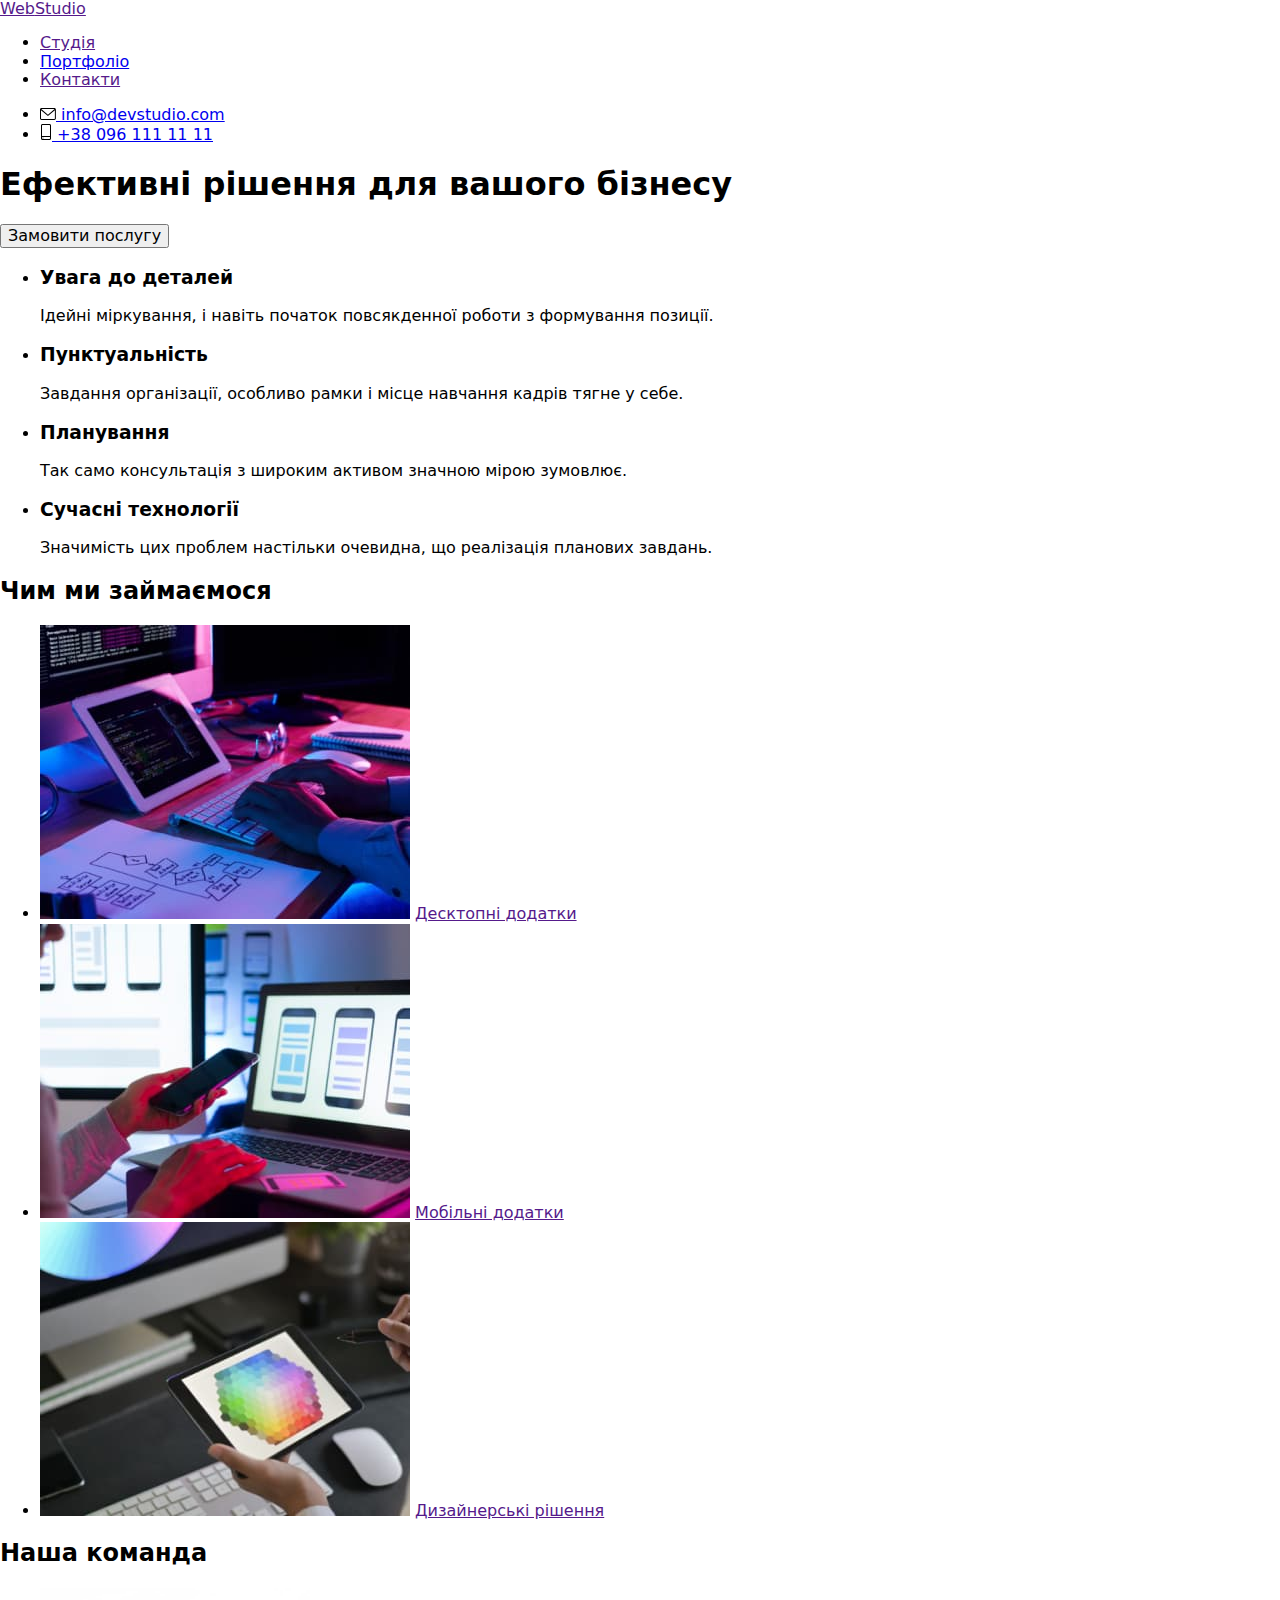
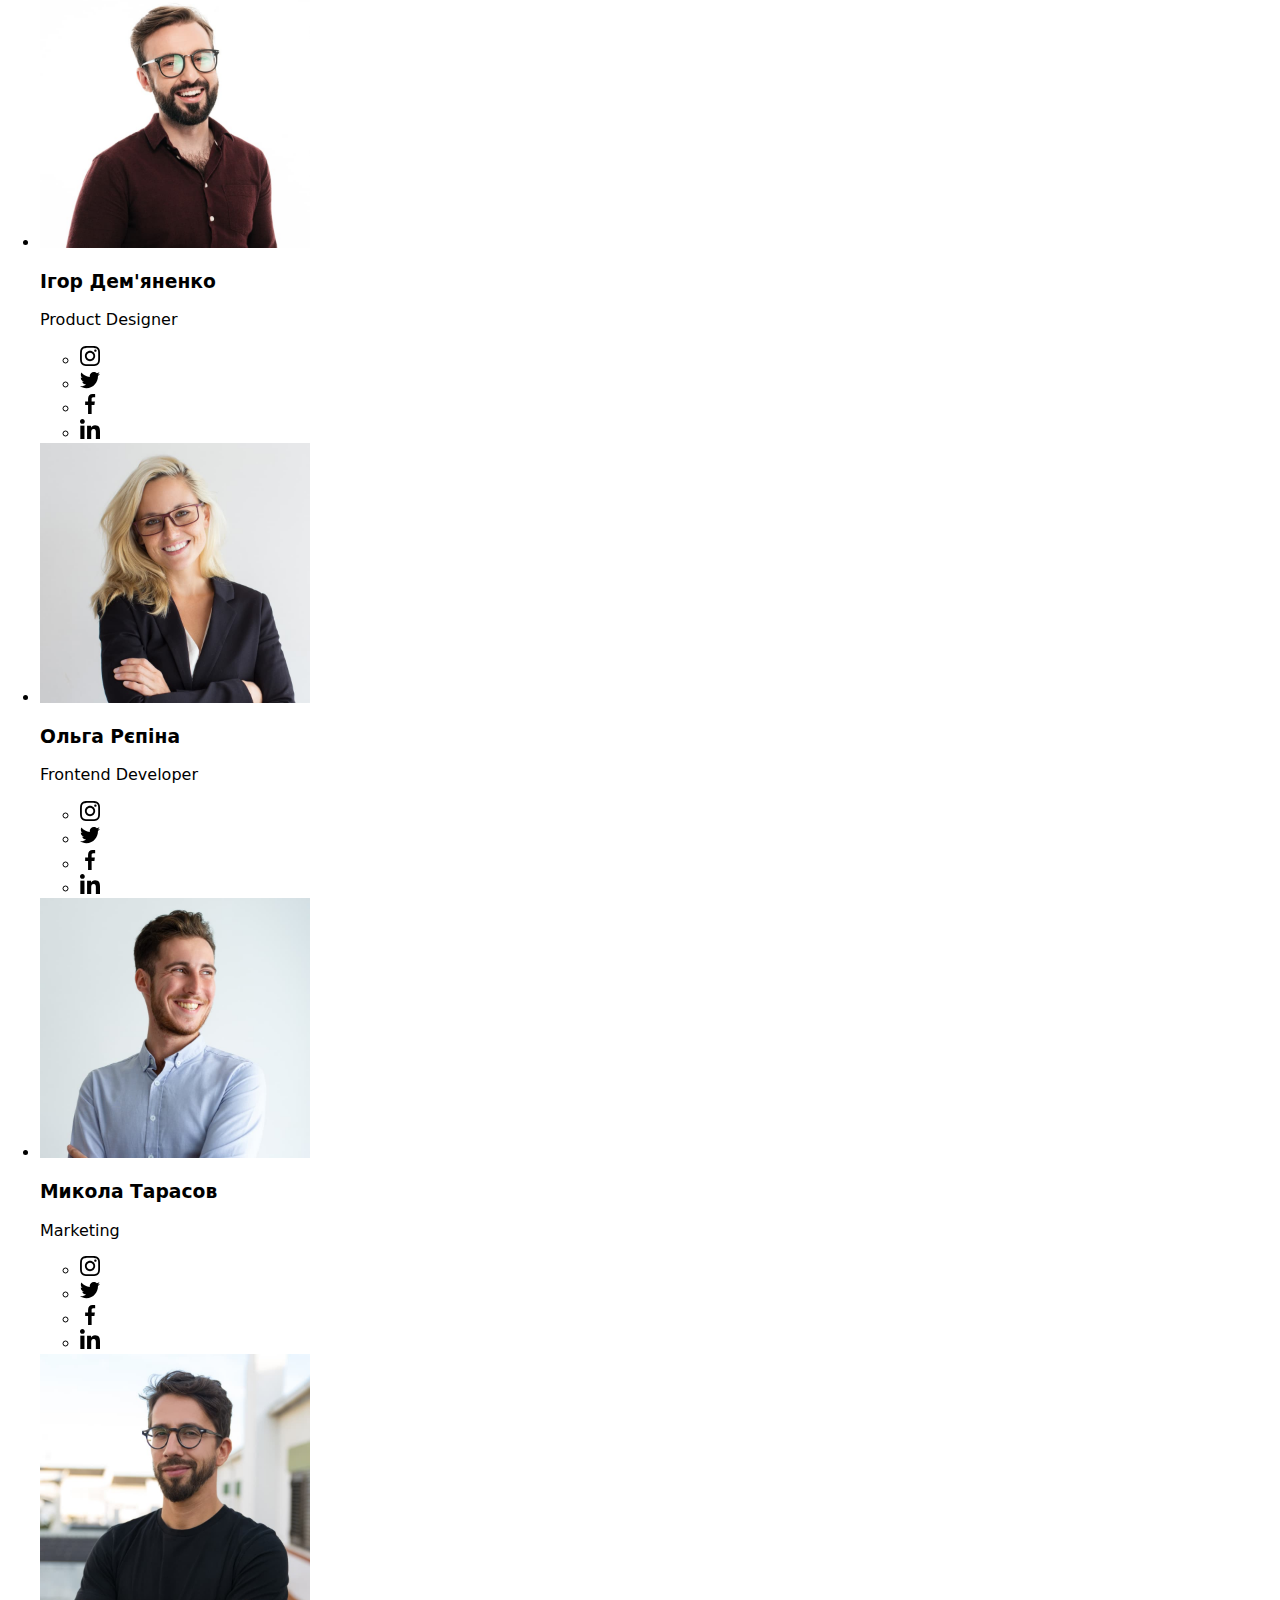
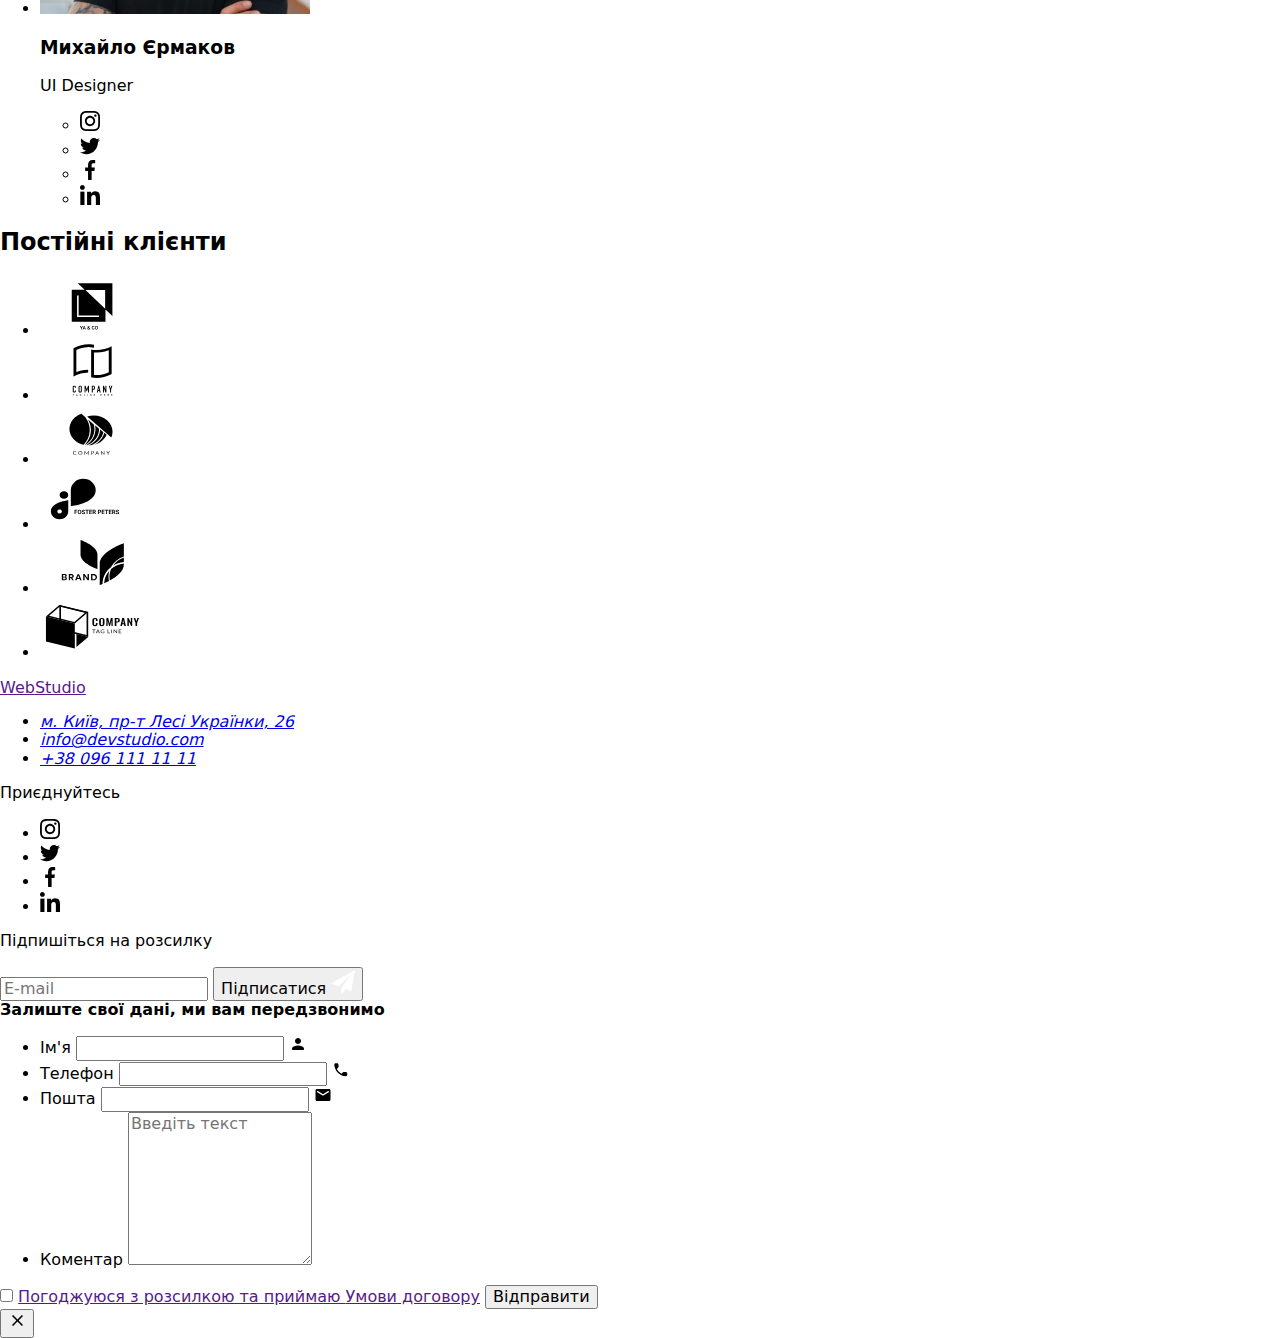
==== index.html @ 2335e54a "Create index.html" ====
<!DOCTYPE html>
<html lang="uk">
<head>
    <meta charset="UTF-8">
    <meta http-equiv="X-UA-Compatible" content="IE=edge">
    <meta name="viewport" content="width=device-width, initial-scale=1.0">
    <link rel="preconnect" href="https://fonts.googleapis.com">
    <link rel="preconnect" href="https://fonts.gstatic.com" crossorigin>
    <link href="https://fonts.googleapis.com/css2?family=Raleway:wght@700&family=Roboto:wght@400;500;700;900&display=swap"
    rel="stylesheet">
    <link rel="stylesheet" href="https://cdnjs.cloudflare.com/ajax/libs/modern-normalize/1.1.0/modern-normalize.min.css">
    <!-- <link rel="stylesheet" href="./css/style.css"> -->
    <link rel="stylesheet" href="./css/main.min.css">
    <title>Студiя</title>
           
</head>
<body>

<!-- Шапка -->
<header class="header">
    <div class="container header__container">
        <a href="" lang="en" class="logo header__logo"><span class="header__logo-span">Web</span>Studio</a>
        <nav>
            <ul class="site-nav">
                <li class="site-nav__item">
                    <a href="" class="site-nav__link site-nav__link--current">Студія</a>
                </li>
                <li class="site-nav__item">
                    <a href="./portfolio.html" class="site-nav__link">Портфоліо</a>
                </li>
                <li class="site-nav__item">
                    <a href="" class="site-nav__link">Контакти</a>
                </li>
            </ul>
        </nav>
            <ul class="contacts">
                <li class="contacts__item">
                    <a href="mailto:info@devstudio.com" class="contacts__link">
                        <svg class="contacts__icons" width="16" height="12">
                            <use href="./images/icons.svg#icon-envelope"></use>
                        </svg>
                        info@devstudio.com
                    </a>
                </li>
                <li class="contacts__item">
                    <a href="tel:+380961111111" class="contacts__link">
                        <svg class="contacts__icons" width="12" height="16">
                            <use href="./images/icons.svg#icon-phone"></use>
                        </svg>
                        +38 096 111 11 11
                    </a>
                </li>
            </ul>
    </div>
</header>
<main>
<!-- Герой -->
<section class="hero">
    <h1 class="hero__title">
        Ефективні рішення для вашого бізнесу
    </h1>
    <button type="button" class="button hero__button" data-modal-open>Замовити послугу</button>
</section>

<!-- Особливості -->
<section class="features">
    <div class="container">
        <!-- <h2>Наші особливості</h2> -->
        <ul class="features__list">
            <!-- <li class="item antenna"> -->
                <li class="item item-antenna">
                <h3 class="features__subtitle">
                    Увага до деталей
                </h3>
                <p class="features__text">
                    Ідейні міркування, і навіть початок повсякденної роботи з формування позиції.
                </p>
            </li>
            <li class="item item-clock">
                <h3 class="features__subtitle">
                    Пунктуальність
                </h3>
                <p class="features__text">
                    Завдання організації, особливо рамки і місце навчання кадрів тягне у себе.
                </p>
            </li>
            <li class="item item-diagram">
                <h3 class="features__subtitle">
                    Планування
                </h3>
                <p class="features__text">
                    Так само консультація з широким активом значною мірою зумовлює.
                </p>
            </li>
            <li class="item item-astronaut">
                <h3 class="features__subtitle">
                    Сучасні технології
                </h3>
                <p class="features__text">
                    Значимість цих проблем настільки очевидна, що реалізація планових завдань.
                </p>
            </li>
        </ul>
    </div>
</section>
<!-- Чим ми займаємося -->
<section class="work">
    <div class="container">
        <h2 class="work__title">
            Чим ми займаємося
        </h2>
        <ul class="work__list">
            <li class="work__list-item">
                <img src="./images/box1.jpg" alt="Разробка сайтів" width="370" class="work__img">
                <a href="" class="work__text">Десктопні додатки</a>                
                <!-- <p class="section-text">Десктопні додатки</p> -->
            </li>
            <li class="work__list-item">
                <img src="./images/box2.jpg" alt="Мобільні додатки" width="370" class="work__img">
                <a href="" class="work__text">Мобільні додатки</a> 
                <!-- <p class="section-text">Мобільні додатки</p> -->
            </li>
            <li class="work__list-item">
                <img src="./images/box.jpg" alt="Дизайн сайтів" width="370" class="work__img">
                <a href="" class="work__text">Дизайнерські рішення</a> 
                <!-- <p class="section-text">Дизайнерські рішення</p> -->
            </li>
        </ul>
    </div>
</section>
<!-- Наша команда -->
<section class="team">
    <div class="container main-team">
            <h2 class="team__title">Наша команда</h2>
            <ul class="team__webstudio">
                <li class="team__member">
                    <img src="./images/photo1.jpg" alt="Фото продакт-дизайнера" width="270" class="team__img">
                    <div class="team__card">
                        <h3 class="team__name">Ігор Дем'яненко</h3>
                        <p lang="en" class="team__text">Product Designer</p>
                        <ul class="social-networks">
                            <li>
                                <a href="https://instagram.com" class="social-networks__link" aria-label="Instagram link">
                                    <svg class="social-networks__icon" width="20" height="20">
                                        <use href="./images/icons.svg#icon-instagram"></use>
                                    </svg>
                                </a>
                            </li>
                            <li>
                                <a href="https://twitter/com" class="social-networks__link" aria-label="Twitter link">
                                    <svg class="social-networks__icon" width="20" height="20">
                                        <use href="./images/icons.svg#icon-twitter"></use>
                                    </svg>
                                </a>
                            </li>
                            <li>
                                <a href="https://facebook.com" class="social-networks__link" aria-label="Facebook link">
                                    <svg class="social-networks__icon" width="20" height="20">
                                        <use href="./images/icons.svg#icon-facebook"></use>
                                    </svg>
                                </a>
                            </li>
                            <li>
                                <a href="https://linkedln.com" class="social-networks__link" aria-label="Linkedln link">
                                    <svg class="social-networks__icon" width="20" height="20">   
                                        <use href="./images/icons.svg#icon-linkedin"></use>
                                    </svg>
                                </a>
                            </li>
                        </ul>
                    </div>
                    <li class="team__member">
                    <img src="./images/photo2.jpg" alt="Фото фронтенд розробника" width="270" class="team__img">
                    <div class="team__card">
                        <h3 class="team__name">Ольга Рєпіна</h3>
                        <p lang="en" class="team__text">Frontend Developer</p>
                        <ul class="social-networks">
                            <li>
                                <a href="https://instagram.com" class="social-networks__link" aria-label="Instagram link">
                                    <svg class="social-networks__icon" width="20" height="20">
                                        <use href="./images/icons.svg#icon-instagram"></use>
                                    </svg>
                                </a>
                            </li>
                            <li>
                                <a href="https://twitter/com" class="social-networks__link" aria-label="Twitter link">
                                    <svg class="social-networks__icon" width="20" height="20">
                                        <use href="./images/icons.svg#icon-twitter"></use>
                                    </svg>
                                </a>
                            </li>
                            <li>
                                <a href="https://facebook.com" class="social-networks__link" aria-label="Facebook link">
                                    <svg class="social-networks__icon" width="20" height="20">
                                        <use href="./images/icons.svg#icon-facebook"></use>
                                    </svg>
                                </a>
                            </li>
                            <li>
                                <a href="https://linkedln.com" class="social-networks__link" aria-label="Linkedln link">
                                    <svg class="social-networks__icon" width="20" height="20">   
                                        <use href="./images/icons.svg#icon-linkedin"></use>
                                    </svg>
                                </a>
                            </li>
                        </ul>
                    </div>
                </li>
                <li class="team__member">
                    <img src="./images/photo3.jpg" alt="Фото маркетолог" width="270" class="team__img">
                    <div class="team__card">
                        <h3 class="team__name">Микола Тарасов</h3>
                        <p lang="en" class="team__text">Marketing</p>
                        <ul class="social-networks">
                            <li>
                                <a href="https://instagram.com" class="social-networks__link" aria-label="Instagram link">
                                    <svg class="social-networks__icon" width="20" height="20">
                                        <use href="./images/icons.svg#icon-instagram"></use>
                                    </svg>
                                </a>
                            </li>
                            <li>
                                <a href="https://twitter/com" class="social-networks__link" aria-label="Twitter link">
                                    <svg class="social-networks__icon" width="20" height="20">
                                        <use href="./images/icons.svg#icon-twitter"></use>
                                    </svg>
                                </a>
                            </li>
                            <li>
                                <a href="https://facebook.com" class="social-networks__link" aria-label="Facebook link">
                                    <svg class="social-networks__icon" width="20" height="20">
                                        <use href="./images/icons.svg#icon-facebook"></use>
                                    </svg>
                                </a>
                            </li>
                            <li>
                                <a href="https://linkedln.com" class="social-networks__link" aria-label="Linkedln link">
                                    <svg class="social-networks__icon" width="20" height="20">   
                                        <use href="./images/icons.svg#icon-linkedin"></use>
                                    </svg>
                                </a>
                            </li>
                        </ul>
                     </div>
                </li>
                <li class="team__member">
                    <img src="./images/photo4.jpg" alt="Фото дизайнер інтерфейсу" width="270" class="team__img">
                    <div class="team__card">
                        <h3 class="team__name">Михайло Єрмаков</h3>
                        <p lang="en" class="team__text">UI Designer</p>
                        <ul class="social-networks">
                            <li>
                                <a href="https://instagram.com" class="social-networks__link" aria-label="Instagram link">
                                    <svg class="social-networks__icon" width="20" height="20">
                                        <use href="./images/icons.svg#icon-instagram"></use>
                                    </svg>
                                </a>
                            </li>
                            <li>
                                <a href="https://twitter/com" class="social-networks__link" aria-label="Twitter link">
                                    <svg class="social-networks__icon" width="20" height="20">
                                        <use href="./images/icons.svg#icon-twitter"></use>
                                    </svg>
                                </a>
                            </li>
                            <li>
                                <a href="https://facebook.com" class="social-networks__link" aria-label="Facebook link">
                                    <svg class="social-networks__icon" width="20" height="20">
                                        <use href="./images/icons.svg#icon-facebook"></use>
                                    </svg>
                                </a>
                            </li>
                            <li>
                                <a href="https://linkedln.com" class="social-networks__link" aria-label="Linkedln link">
                                    <svg class="social-networks__icon" width="20" height="20">   
                                        <use href="./images/icons.svg#icon-linkedin"></use>
                                    </svg>
                                </a>
                            </li>
                        </ul>
                    </div>
                </li>
            </ul>
        </div>
    </section>
    <!-- Наші клієнті -->
<section class="clients">
    <div class="container">
        <h2 class="clients__title">Постійні клієнти</h2>
        <ul class="clients__webstudio">
            <li class="clients__member">
                <a href="" class="clients__link" aria-label="Логотип компанії" >
                    <svg class="clients__logo" width="106" height="60">
                        <use href="./images/icons.svg#icon-logo1"></use>
                    </svg>
                </a>
            </li>
            <li class="clients__member">
                <a href="" class="clients__link" aria-label="Логотип компанії" >
                    <svg class="clients__logo" width="106" height="60">
                        <use href="./images/icons.svg#icon-logo2"></use>
                    </svg>
                </a>
            </li>
            <li class="clients__member">
                <a href="" class="clients__link" aria-label="Логотип компанії" >
                    <svg class="clients__logo" width="106" height="60">
                        <use href="./images/icons.svg#icon-logo3"></use>
                    </svg>
                </a>
            </li>
            <li class="clients__member">
                <a href="" class="clients__link" aria-label="Логотип компанії" >
                    <svg class="clients__logo" width="106" height="60">
                        <use href="./images/icons.svg#icon-logo4"></use>
                    </svg>
                </a>
            </li>
            <li class="clients__member">
                <a href="" class="clients__link" aria-label="Логотип компанії" >
                    <svg class="clients__logo" width="106" height="60">
                        <use href="./images/icons.svg#icon-logo5"></use>
                    </svg>
                </a>
            </li>
            <li class="clients__member">
                <a href="" class="clients__link" aria-label="Логотип компанії" >
                    <svg class="clients__logo" width="106" height="60">
                        <use href="./images/icons.svg#icon-logo6"></use>
                    </svg>
                </a>
            </li>
        </ul>
    </div>
</section>
</main>
<!-- Підвал -->
<footer class="footer">
    <div class="container footer__container">
        <div class="footer__box">
            <a href="" lang="en" class="logo footer__logo"><span class="footer__logo-span">Web</span>Studio</a>
            <address class="footer__address">
                <ul class="address__list">
                    <li class="address__item">
                        <a href="https://goo.gl/maps/m64y1JkBQXQQ6rqV6" target="_blank" class="address__link address__link--white">
                            м. Київ, пр-т Лесі Українки, 26</a>
                    </li>
                    <li class="address__item">
                        <a href="mailto:info@devstudio.com" class="address__link">info@devstudio.com</a>
                    </li>
                    <li class="address__item">
                        <a href="tel:+380961111111" class="address__link">+38 096 111 11 11</a>
                    </li>
                </ul>
            </address>
        </div>
        <div class="footer__join">
        <p class="footer__join-title">Приєднуйтесь</p>
            <ul class="social-networks">
                <li>
                    <a href="https://instagram.com" class="social-networks__link" aria-label="Instagram link">
                        <svg class="social-networks__icon" width="20" height="20">
                            <use href="./images/icons.svg#icon-instagram"></use>
                        </svg>
                    </a>
                </li>
                <li>
                    <a href="https://twitter/com" class="social-networks__link" aria-label="Twitter link">
                        <svg class="social-networks__icon" width="20" height="20">
                            <use href="./images/icons.svg#icon-twitter"></use>
                        </svg>
                    </a>
                </li>
                <li>
                    <a href="https://facebook.com" class="social-networks__link" aria-label="Facebook link">
                        <svg class="social-networks__icon" width="20" height="20">
                            <use href="./images/icons.svg#icon-facebook"></use>
                        </svg>
                    </a>
                </li>
                <li>
                    <a href="https://linkedln.com" class="social-networks__link" aria-label="Linkedln link">
                        <svg class="social-networks__icon" width="20" height="20">   
                            <use href="./images/icons.svg#icon-linkedin"></use>
                        </svg>
                    </a>
                </li>
            </ul>
        </div>
   
        <form class="subscription">
            <p class="subscription__title">Підпишіться на розсилку</p>
                <div class ="subscription__form">
                    <label>
                    <input type="email" name="email" placeholder="E-mail" class="subscription__input">
                    </label>
                        <button type="submit" class="button footer__button">Підписатися
                            <svg class="button__form-icon" width="24" height="24">
                                <use href="./images/icons.svg#icon-send"></use>
                            </svg> 
                        </button>
                </div>
        </form>
    </div>
</footer>  
<!-- Модалка -->
<div class="backdrop is-hidden" data-modal>
    <div class="modal">
        
        <form class="modal__section">
            <b class="modal__title">Залиште свої дані, ми вам передзвонимо</b>
            <ul class="modal__form"> 
                    
        <li>
            <label class="modal__label">
                <span class="modal__text">Ім'я</span>
                <input type="text" name="username" class="modal__input">
                    <svg width="18" height="18" class="modal__image">
                        <use href="./images/icons.svg#icon-person-black"></use>
                    </svg>
            </label>
        </li>
        <li>
            <label class="modal__label">
                <span class="modal__text">Телефон</span>
                <input type="tel" name="tel-number" class="modal__input">
                    <svg width="18" height="18" class="modal__image">
                         <use href="./images/icons.svg#icon-phone-black"></use>
                    </svg>
            </label>
        </li>
        <li>
            <label class="modal__label">
                <span class="modal__text">Пошта</span>
                <input type="email" name="email" class="modal__input">
                    <svg width="18" height="18" class="modal__image">
                        <use href="./images/icons.svg#icon-email-black"></use>
                     </svg>
            </label>
        </li>
        <li>
            <label  class="modal__label">
                <span class="modal__text">Коментар</span>
                <textarea name="comment" class="modal__input-comment" placeholder="Введіть текст" rows="8"></textarea>
            </label>
        </li>
    </ul>
            <label class="modal__checkbox">
                <input type="checkbox" name="policy" class="input-checkbox">
                <span class="modal__icon-checkbox"></span>
                 <a href="" class="modal__checkbox-link">Погоджуюся з розсилкою та приймаю <span class="modal__checkbox-terms">Умови договору</span></a>
            </label>
        <button class="button modal__button">Відправити</button>
    </form>
                
        <button class="modal__close" data-modal-close>
            <svg  class="modal__close-icon" width="18" height="18">
                <use href="./images/icons.svg#icon-close"></use>
            </svg>
        </button>          
    </div>
</div>
<script src="./js/modal.js"></script>
</body>
</html>
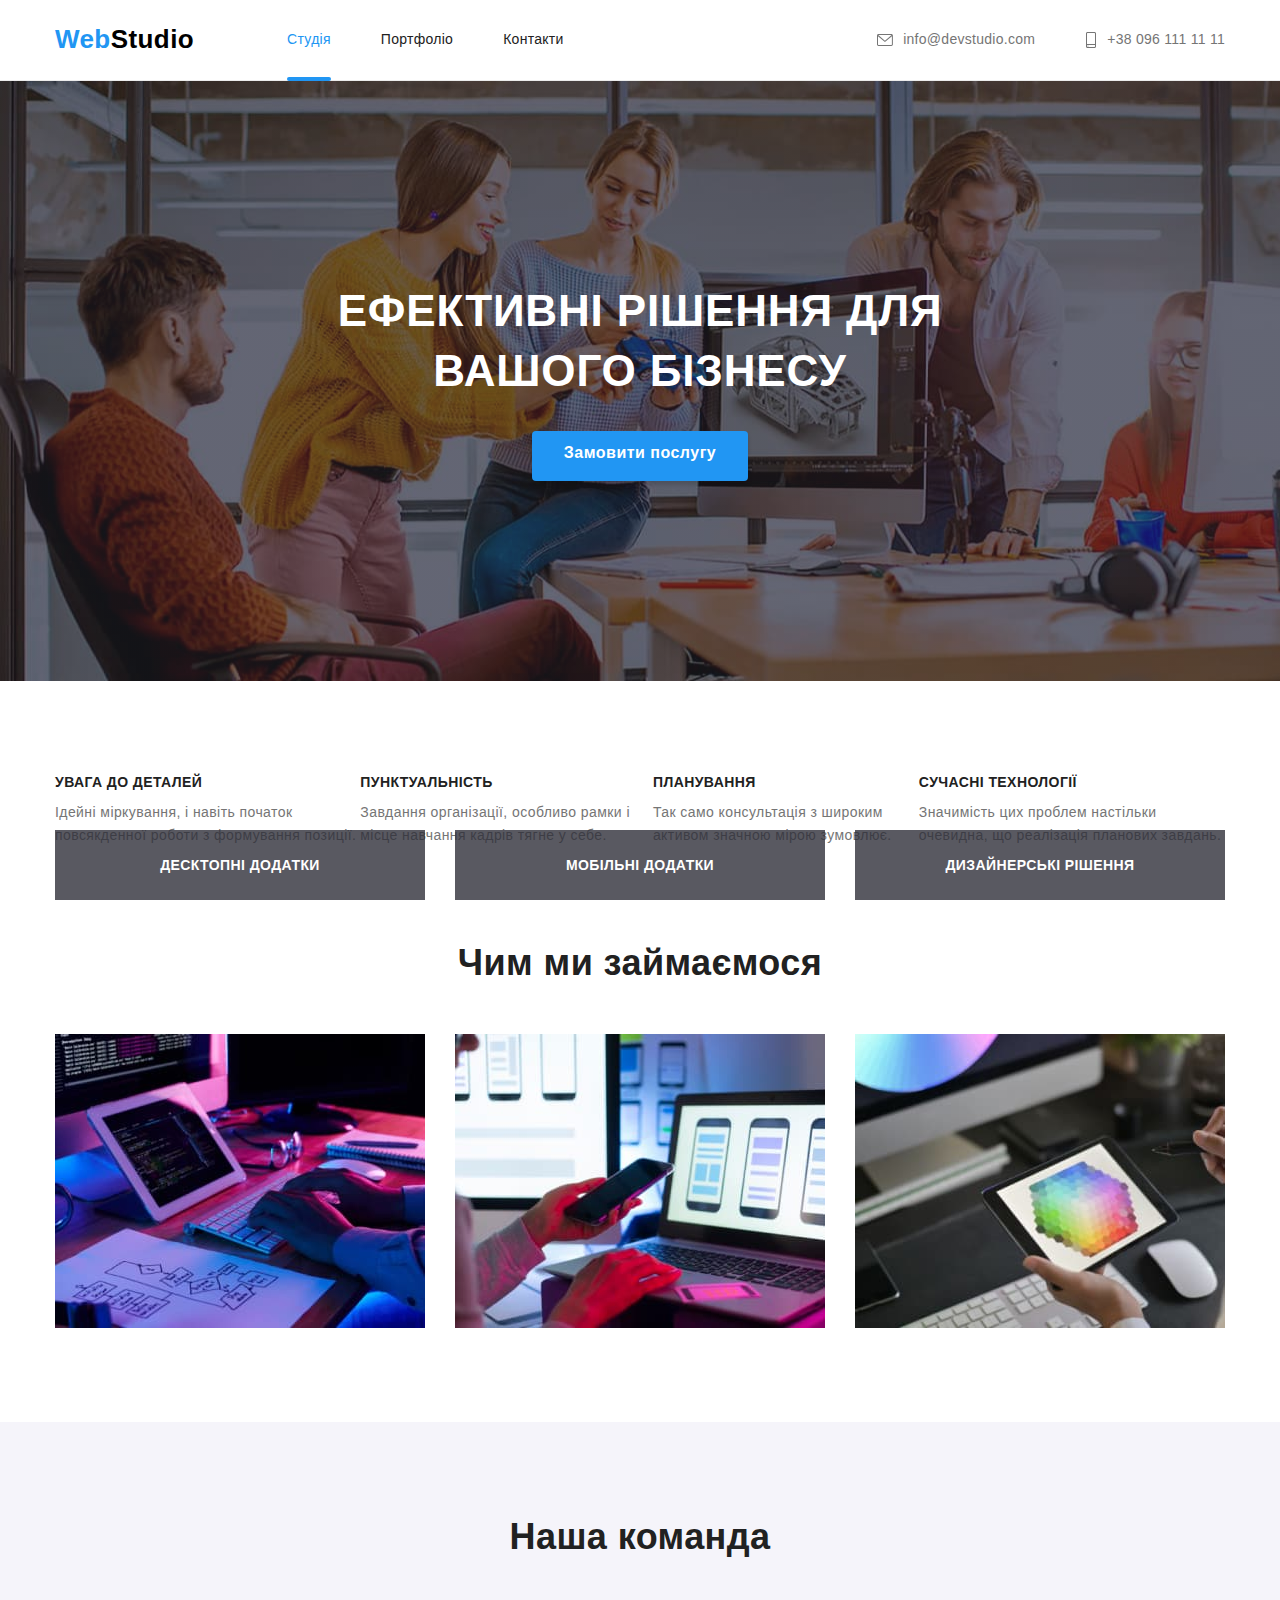
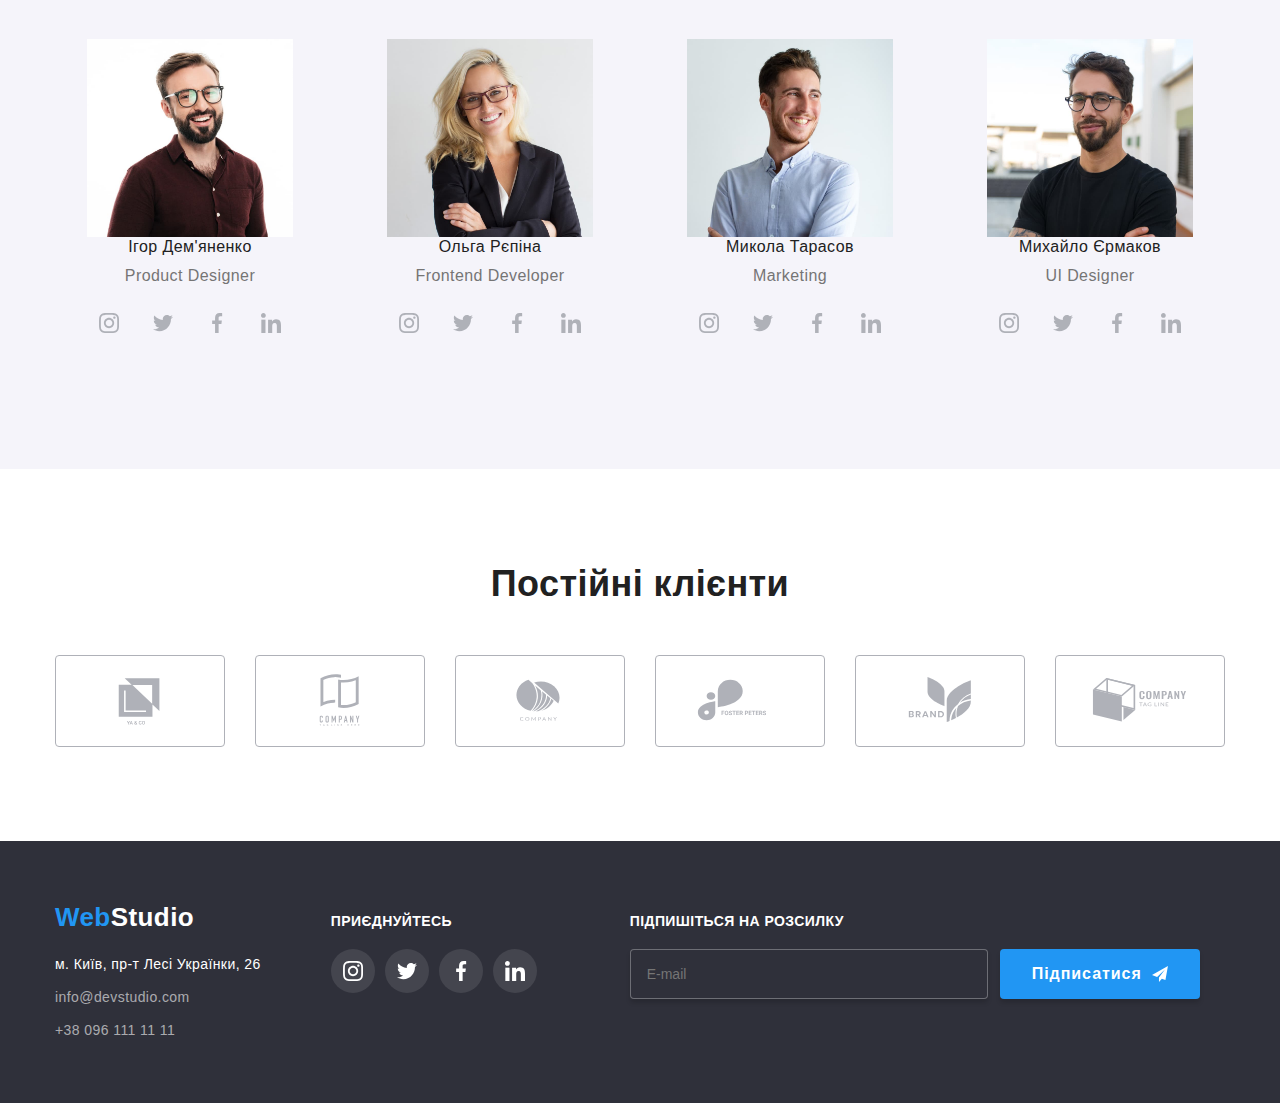
==== commit 0cb464b7: "Change index.html" ====
--- a/index.html
+++ b/index.html
@@ -68,7 +68,7 @@
         <!-- <h2>Наші особливості</h2> -->
         <ul class="features__list">
             <!-- <li class="item antenna"> -->
-                <li class="item item-antenna">
+                <li class="features__item features__item-antenna">
                 <h3 class="features__subtitle">
                     Увага до деталей
                 </h3>
@@ -76,7 +76,7 @@
                     Ідейні міркування, і навіть початок повсякденної роботи з формування позиції.
                 </p>
             </li>
-            <li class="item item-clock">
+            <li class="features__item features__item-clock">
                 <h3 class="features__subtitle">
                     Пунктуальність
                 </h3>
@@ -84,7 +84,7 @@
                     Завдання організації, особливо рамки і місце навчання кадрів тягне у себе.
                 </p>
             </li>
-            <li class="item item-diagram">
+            <li class="features__item features__item-diagram">
                 <h3 class="features__subtitle">
                     Планування
                 </h3>
@@ -92,7 +92,7 @@
                     Так само консультація з широким активом значною мірою зумовлює.
                 </p>
             </li>
-            <li class="item item-astronaut">
+            <li class="features__item features__item-astronaut">
                 <h3 class="features__subtitle">
                     Сучасні технології
                 </h3>
@@ -110,17 +110,17 @@
             Чим ми займаємося
         </h2>
         <ul class="work__list">
-            <li class="work__list-item">
+            <li class="work__item">
                 <img src="./images/box1.jpg" alt="Разробка сайтів" width="370" class="work__img">
                 <a href="" class="work__text">Десктопні додатки</a>                
                 <!-- <p class="section-text">Десктопні додатки</p> -->
             </li>
-            <li class="work__list-item">
+            <li class="work__item">
                 <img src="./images/box2.jpg" alt="Мобільні додатки" width="370" class="work__img">
                 <a href="" class="work__text">Мобільні додатки</a> 
                 <!-- <p class="section-text">Мобільні додатки</p> -->
             </li>
-            <li class="work__list-item">
+            <li class="work__item">
                 <img src="./images/box.jpg" alt="Дизайн сайтів" width="370" class="work__img">
                 <a href="" class="work__text">Дизайнерські рішення</a> 
                 <!-- <p class="section-text">Дизайнерські рішення</p> -->
@@ -133,9 +133,9 @@
     <div class="container main-team">
             <h2 class="team__title">Наша команда</h2>
             <ul class="team__webstudio">
-                <li class="team__member">
+                <li class="team__card">
                     <img src="./images/photo1.jpg" alt="Фото продакт-дизайнера" width="270" class="team__img">
-                    <div class="team__card">
+                    <div class="team__box">
                         <h3 class="team__name">Ігор Дем'яненко</h3>
                         <p lang="en" class="team__text">Product Designer</p>
                         <ul class="social-networks">
@@ -169,9 +169,9 @@
                             </li>
                         </ul>
                     </div>
-                    <li class="team__member">
+                    <li class="team__card">
                     <img src="./images/photo2.jpg" alt="Фото фронтенд розробника" width="270" class="team__img">
-                    <div class="team__card">
+                    <div class="team__box">
                         <h3 class="team__name">Ольга Рєпіна</h3>
                         <p lang="en" class="team__text">Frontend Developer</p>
                         <ul class="social-networks">
@@ -206,9 +206,9 @@
                         </ul>
                     </div>
                 </li>
-                <li class="team__member">
+                <li class="team__card">
                     <img src="./images/photo3.jpg" alt="Фото маркетолог" width="270" class="team__img">
-                    <div class="team__card">
+                    <div class="team__box">
                         <h3 class="team__name">Микола Тарасов</h3>
                         <p lang="en" class="team__text">Marketing</p>
                         <ul class="social-networks">
@@ -243,9 +243,9 @@
                         </ul>
                      </div>
                 </li>
-                <li class="team__member">
+                <li class="team__card">
                     <img src="./images/photo4.jpg" alt="Фото дизайнер інтерфейсу" width="270" class="team__img">
-                    <div class="team__card">
+                    <div class="team__box">
                         <h3 class="team__name">Михайло Єрмаков</h3>
                         <p lang="en" class="team__text">UI Designer</p>
                         <ul class="social-networks">
--- a/css/main.min.css
+++ b/css/main.min.css
@@ -0,0 +1 @@
+ul{padding-left:0;margin:0;list-style:none}.link{text-decoration:none;transition:250ms cubic-bezier(0.4, 0, 0.2, 1)}.container{padding-left:15px;padding-right:15px;margin:0 auto;width:1200px}@font-face{font-family:"Roboto";font-style:normal;font-weight:400;src:url("../fonts/roboto-v20-latin_cyrillic-regular.eot");src:local(""),url("../fonts/roboto-v20-latin_cyrillic-regular.eot?#iefix") format("embedded-opentype"),url("../fonts/roboto-v20-latin_cyrillic-regular.woff2") format("woff2"),url("../fonts/roboto-v20-latin_cyrillic-regular.woff") format("woff"),url("../fonts/roboto-v20-latin_cyrillic-regular.ttf") format("truetype"),url("../fonts/roboto-v20-latin_cyrillic-regular.svg#Roboto") format("svg")}@font-face{font-family:"Roboto";font-style:normal;font-weight:500;src:url("../fonts/roboto-v20-latin_cyrillic-500.eot");src:local(""),url("../fonts/roboto-v20-latin_cyrillic-500.eot?#iefix") format("embedded-opentype"),url("../fonts/roboto-v20-latin_cyrillic-500.woff2") format("woff2"),url("../fonts/roboto-v20-latin_cyrillic-500.woff") format("woff"),url("../fonts/roboto-v20-latin_cyrillic-500.ttf") format("truetype"),url("../fonts/roboto-v20-latin_cyrillic-500.svg#Roboto") format("svg")}@font-face{font-family:"Roboto";font-style:normal;font-weight:700;src:url("../fonts/roboto-v20-latin_cyrillic-700.eot");src:local(""),url("../fonts/roboto-v20-latin_cyrillic-700.eot?#iefix") format("embedded-opentype"),url("../fonts/roboto-v20-latin_cyrillic-700.woff2") format("woff2"),url("../fonts/roboto-v20-latin_cyrillic-700.woff") format("woff"),url("../fonts/roboto-v20-latin_cyrillic-700.ttf") format("truetype"),url("../fonts/roboto-v20-latin_cyrillic-700.svg#Roboto") format("svg")}@font-face{font-family:"Roboto";font-style:normal;font-weight:900;src:url("../fonts/roboto-v20-latin_cyrillic-900.eot");src:local(""),url("../fonts/roboto-v20-latin_cyrillic-900.eot?#iefix") format("embedded-opentype"),url("../fonts/roboto-v20-latin_cyrillic-900.woff2") format("woff2"),url("../fonts/roboto-v20-latin_cyrillic-900.woff") format("woff"),url("../fonts/roboto-v20-latin_cyrillic-900.ttf") format("truetype"),url("../fonts/roboto-v20-latin_cyrillic-900.svg#Roboto") format("svg")}@font-face{font-family:"Raleway";font-style:normal;font-weight:700;src:url("../fonts/raleway-v19-latin-700.eot");src:local(""),url("../fonts/raleway-v19-latin-700.eot?#iefix") format("embedded-opentype"),url("../fonts/raleway-v19-latin-700.woff2") format("woff2"),url("../fonts/raleway-v19-latin-700.woff") format("woff"),url("../fonts/raleway-v19-latin-700.ttf") format("truetype"),url("../fonts/raleway-v19-latin-700.svg#Raleway") format("svg")}/*! modern-normalize v1.0.0 | MIT License | https://github.com/sindresorhus/modern-normalize */*,*::before,*::after{box-sizing:border-box}:root{-moz-tab-size:4;tab-size:4}html{line-height:1.15;-webkit-text-size-adjust:100%}body{margin:0}body{font-family:system-ui,-apple-system,"Segoe UI",Roboto,Helvetica,Arial,sans-serif,"Apple Color Emoji","Segoe UI Emoji"}hr{height:0;color:inherit}abbr[title]{text-decoration:underline dotted}b,strong{font-weight:bolder}code,kbd,samp,pre{font-family:ui-monospace,SFMono-Regular,Consolas,"Liberation Mono",Menlo,monospace;font-size:1em}small{font-size:80%}sub,sup{font-size:75%;line-height:0;position:relative;vertical-align:baseline}sub{bottom:-0.25em}sup{top:-0.5em}table{text-indent:0;border-color:inherit}button,input,optgroup,select,textarea{font-family:inherit;font-size:100%;line-height:1.15;margin:0}button,select{text-transform:none}button,[type=button],[type=reset],[type=submit]{-webkit-appearance:button}::-moz-focus-inner{border-style:none;padding:0}:-moz-focusring{outline:1px dotted ButtonText}:-moz-ui-invalid{box-shadow:none}legend{padding:0}progress{vertical-align:baseline}::-webkit-inner-spin-button,::-webkit-outer-spin-button{height:auto}[type=search]{-webkit-appearance:textfield;outline-offset:-2px}::-webkit-search-decoration{-webkit-appearance:none}::-webkit-file-upload-button{-webkit-appearance:button;font:inherit}summary{display:list-item}body{font-family:"Roboto",sans-serif;font-style:normal;font-weight:400;font-size:14px;letter-spacing:.03em;background-color:#fff;color:#212121}.logo{font-weight:700;font-size:26px;line-height:1.2;text-decoration:none;font-family:"Raleway",sans-serif;transition:color 250ms cubic-bezier(0.4, 0, 0.2, 1)}.logo:hover,.logo:focus{color:#2196f3}.header__logo{padding-top:24px;padding-bottom:24px}.header__logo{color:#000}.header__logo-span{color:#2196f3}.footer__logo{padding-top:0;padding-bottom:0}.footer__logo{color:#fff}.footer__logo-span{color:#2196f3}.header{border-bottom:1px solid #ececec}.header__container{display:flex;align-items:center}.site-nav{display:flex;margin-left:93px;gap:50px}.contacts{display:flex;margin-left:auto;gap:50px}.site-nav__link,.contacts__link{padding-top:32px;padding-bottom:32px;font-weight:500;font-size:14px;line-height:1.14;letter-spacing:.02em;text-decoration:none;transition:color 250ms cubic-bezier(0.4, 0, 0.2, 1)}.site-nav__link{display:block;position:relative;color:#212121}.site-nav__link:hover,.site-nav__link:focus{color:#2196f3}.contacts__link{display:block;color:#757575}.site-nav__link--current{color:#2196f3}.site-nav__link--current::after{content:"";position:absolute;display:block;width:100%;height:4px;bottom:-1px;border-radius:2px;background-color:#2196f3}.contacts__link{display:flex;align-items:center;fill:#757575}.contacts__icons{margin-right:10px}.contacts__link:hover,.contacts__link:focus{fill:#2196f3;color:#2196f3}.hero{text-align:center;padding-top:200px;padding-bottom:200px;margin-left:auto;margin-right:auto;max-width:1600px;letter-spacing:.06em;color:#fff;background-color:#2f303a;background-image:linear-gradient(rgba(47, 48, 58, 0.4), rgba(47, 48, 58, 0.4)),url(../images/hero.jpg)}.hero__title{margin:0 auto 30px;width:696px;font-weight:900;font-size:44px;line-height:1.36;text-transform:uppercase;color:#fff}.hero__button{padding:7px 32px 13px 32px;font-family:inherit;font-weight:700;font-size:16px;line-height:1.88;letter-spacing:.03em;color:#fff;background-color:#2196f3;border-radius:4px;border-style:none;box-shadow:0px 4px 4px rgba(0,0,0,.15);background-image:none;transition:background-color 250ms cubic-bezier(0.4, 0, 0.2, 1)}.hero__button:hover,.hero__button:focus{color:#fff;background-color:#188ce8;cursor:pointer}.backdrop{position:fixed;top:0;left:0;width:100%;height:100%;overflow:hidden;background:rgba(0,0,0,.2);visibility:visible;opacity:1;transition:all 250ms cubic-bezier(0.4, 0, 0.2, 1)}.backdrop.is-hidden{visibility:hidden;opacity:0;pointer-events:none}.backdrop.is-hidden .modal{transform:translate(-50%, -50%) scale(0.8)}.modal{position:absolute;top:50%;left:50%;transform:translate(-50%, -50%) scale(1);transition:translate 250ms cubic-bezier(0.4, 0, 0.2, 1);min-width:528px;min-height:581px;background-color:#fff;box-shadow:0px 1px 3px rgba(0,0,0,.12),0px 1px 1px rgba(0,0,0,.14),0px 2px 1px rgba(0,0,0,.2);border-radius:4px}.modal__close{display:flex;align-items:center;position:absolute;top:8px;right:8px;min-width:30px;min-height:30px;border-style:none;border:1px solid rgba(0,0,0,.1);border-radius:50%;background-color:inherit;cursor:pointer}.modal__close:hover,.modal__close:focus{fill:#2196f3;background-color:#fff}.modal__section{padding:40px}.modal__title{display:block;margin-bottom:12px;font-size:20px;font-weight:700;line-height:1.17;text-align:center}.modal__form{width:448px}.modal__label{display:flex;flex-direction:column;margin-bottom:10px}.modal__text{font-weight:400;font-size:12px;line-height:1.17;letter-spacing:.01em;color:#757575}.modal__input{position:relative;border-radius:4px;border:1px solid rgba(33,33,33,.2);outline:none}.modal__image{position:absolute;transform:translate(10px, 30px)}.modal__name{font-weight:400;font-size:12px;line-height:1.17;letter-spacing:.01em;color:#757575}.modal__checkbox{display:flex;align-items:center;max-width:425px;margin-left:auto;margin-right:auto;margin-top:20px;margin-bottom:30px;margin-top:20px;cursor:pointer}.modal__checkbox-link{color:#757575;line-height:1.17;text-decoration:none}.modal__checkbox-terms{text-decoration:underline;color:#2196f3}.modal__label .modal__input{padding:12px 16px 12px 42px;margin-top:4px}.modal__input-comment{padding:12px 16px;margin-top:4px;resize:none;border-radius:4px;border:1px solid rgba(33,33,33,.2)}.modal__input-comment::placeholder{color:rgba(117,117,117,.5);font-size:12px;font-weight:400;line-height:1.17;letter-spacing:.01em;padding-left:0}.input-checkbox{-webkit-appearance:none;-moz-appearance:none;appearance:none;position:absolute}.modal__icon-checkbox{display:inline-block;width:16px;height:15px;margin-right:7px;border:2px solid;border-color:#212121;border-radius:2px;cursor:pointer}.input-checkbox:checked+.modal__icon-checkbox{border-color:rgba(0,0,0,0);background-color:#2196f3;background-image:url(../images/iconcheck.svg);background-size:contain;background-origin:border-box}.modal__button{display:block;width:200px;height:50px;font-family:inherit;font-weight:700;font-size:16px;line-height:1.88;letter-spacing:.06em;color:#fff;background-color:#2196f3;border-radius:4px;border-style:none;padding:0;margin:0 auto;margin-top:30px}.modal__button:hover,.modal__button:focus{background-color:#188ce8;cursor:pointer;transition:background-color 250ms cubic-bezier(0.4, 0, 0.2, 1)}.modal__input:hover,.modal__input:focus{border-color:#2196f3;outline-color:#2196f3;fill:#2196f3;cursor:pointer;transition:all 250ms cubic-bezier(0.4, 0, 0.2, 1)}.modal__label:hover,.modal__label:focus{border-color:#2196f3;fill:#2196f3;outline-color:#2196f3;cursor:pointer;transition:all 250ms cubic-bezier(0.4, 0, 0.2, 1)}.modal__input-comment:hover,.modal__input-comment:focus{border-color:#2196f3;fill:#2196f3;outline:none;cursor:pointer;transition:all 250ms cubic-bezier(0.4, 0, 0.2, 1)}.features{padding-top:94px;padding-bottom:94px}.features__list{display:flex}.features .item:not(:last-child){margin-right:30px}.features .item{width:270px}.item::before{display:block;content:"";height:120px;margin-bottom:30px;background-size:auto;background-repeat:no-repeat;background-position:center;background-color:#f5f4fa}.item-antenna::before{background-image:url(../images/antenna.svg)}.item-clock::before{background-image:url(../images/clock.svg)}.item-diagram::before{background-image:url(../images/diagram.svg)}.item-astronaut::before{background-image:url(../images/astronaut.svg)}.features__subtitle{margin-top:0;margin-bottom:10px;font-weight:700;font-size:36px;line-height:1.17;text-align:start;font-size:14px;line-height:1.14;text-transform:uppercase}.features__text{margin-top:0;margin-bottom:0;font-weight:400;font-size:14px;line-height:1.7;color:#757575}.work{padding-bottom:94px}.work__title{margin-top:0;margin-bottom:50px;text-align:center;font-weight:700;font-size:36px;line-height:1.17}.work__list{display:flex;gap:30px}.work__list-item{position:relative}.work__img{display:block;max-width:100%;height:auto}.work__text{display:flex;position:absolute;justify-content:center;align-items:center;bottom:0;width:370px;height:70px;font-weight:700;text-transform:uppercase;text-align:center;text-decoration:none;color:#fff;background:rgba(47,48,58,.8)}.social-networks{display:flex;gap:10px;align-items:center;height:44px;width:206px}.social-networks__link{display:flex;align-items:center;justify-content:center;background-repeat:no-repeat;background-position:center;width:44px;height:44px;border-radius:50%;background-size:20px;transition:background-color 250ms cubic-bezier(0.4, 0, 0.2, 1),color 250ms}.social-networks__icon{display:inline-block;fill:#afb1b8}.footer .social-networks__icon{fill:#fff}.footer .social-networks__link{background:rgba(255,255,255,.1)}.social-networks__link:hover,.social-networks__link:focus{background-color:#2196f3}.social-networks__link:hover:hover .social-networks__icon,.social-networks__link:hover:focus .social-networks__icon,.social-networks__link:focus:hover .social-networks__icon,.social-networks__link:focus:focus .social-networks__icon{fill:#fff;transition:fill 250ms cubic-bezier(0.4, 0, 0.2, 1)}.team{padding-bottom:94px;padding-top:94px;background-color:#f5f4fa}.team__title{margin-bottom:50px;margin-top:0;text-align:center;font-weight:700;font-size:36px;line-height:1.17}.team__webstudio{display:flex;gap:30px}.team__member{background-color:#fff;box-shadow:0px 1px 3px rgba(0,0,0,.12),0px 1px 1px rgba(0,0,0,.14),0px 2px 1px rgba(0,0,0,.2);border-radius:0px 0px 4px 4px}.team__img{display:block;max-width:100%;height:auto}.team__card{padding:30px 32px}.team__name{text-align:center;margin-bottom:10px;margin-top:0;font-weight:500;font-size:16px;line-height:1.19}.team__text{text-align:center;margin-top:0;margin-bottom:16px;font-size:16px;line-height:1.19;font-weight:400;color:#757575}.clients{padding-top:94px;padding-bottom:94px}.clients__title{margin-top:0;margin-bottom:50px;text-align:center;font-weight:700;font-size:36px;line-height:1.17}.clients__webstudio{display:flex;gap:30px}.clients__logo{display:inline-block;fill:#afb1b8}.clients__link{display:flex;align-items:center;justify-content:center;width:170px;height:92px;border:1px solid #afb1b8;border-radius:4px}.clients__link:hover,.clients__link:focus{fill:#2196f3;border-color:#2196f3;transition:border 250ms cubic-bezier(0.4, 0, 0.2, 1)}.clients__link:hover .clients__logo,.clients__link:focus .clients__logo{fill:#2196f3;transition:fill 250ms cubic-bezier(0.4, 0, 0.2, 1)}.footer{background-color:#2f303a}.footer__container{display:flex;align-items:baseline}.footer__box{padding-top:60px;padding-bottom:60px}.address__list{margin-top:20px}.address__list .address__item:not(:last-child){margin-bottom:9px}.address__link{text-decoration:none;font-style:normal;line-height:1.7;color:rgba(255,255,255,.6)}.address__link:hover,.address__link:focus{color:#2196f3}.address__link--white{color:#fff}.footer__join{display:flex;flex-direction:column;padding-top:72px;padding-bottom:100px;width:206px;margin-left:70px;min-height:80px}.footer__join-title{text-align:left;margin-top:0;margin-bottom:20px;font-weight:700;text-transform:uppercase;color:#fff}.subscription{padding-top:72px;padding-bottom:94px;margin-left:93px}.subscription__form{display:flex}.subscription__title{text-align:left;margin-top:0;margin-bottom:20px;font-weight:700;text-transform:uppercase;color:#fff}.subscription__input{padding-left:16px;width:358px;height:50px;border:1px solid rgba(255,255,255,.3);box-shadow:0px 4px 4px rgba(0,0,0,.15);border-radius:4px;color:#fff;background-color:#2f303a;outline:none}.subscription__input:hover,.subscription__input:focus{border-color:#2196f3;cursor:pointer;transition:border-color 250ms cubic-bezier(0.4, 0, 0.2, 1)}.footer__button{display:flex;align-items:center;padding:10px 32px;margin-left:12px;width:200px;height:50px;font-weight:700;font-size:16px;letter-spacing:.06em;line-height:1.88;border-radius:4px;border-style:none;color:#fff;background-color:#2196f3;box-shadow:0px 4px 4px rgba(0,0,0,.15)}.footer__button:hover,.footer__button:focus{background-color:#188ce8;cursor:pointer;transition:box-shadow 250ms cubic-bezier(0.4, 0, 0.2, 1)}.button__form-icon{display:inline-block;margin-left:10px}.portfolio{padding-top:94px;padding-bottom:94px}.portfolio__filter{display:flex;justify-content:center;gap:8px;margin-bottom:50px}.portfolio__filter-button{padding:6px 22px;text-align:center;font-family:inherit;font-weight:500;font-size:16px;line-height:1.6;letter-spacing:.03em;color:#212121;background-color:#f5f4fa;border-radius:4px;border-style:inherit;transition:color 250ms cubic-bezier(0.4, 0, 0.2, 1),background-color 250ms cubic-bezier(0.4, 0, 0.2, 1),box-shadow 250ms cubic-bezier(0.4, 0, 0.2, 1)}.portfolio__filter-button--primery{color:#fff;background-color:#2196f3}.portfolio__filter-button:hover,.portfolio__filter-button:focus{color:#fff;background-color:#2196f3;box-shadow:0px 3px 1px rgba(0,0,0,.1),0px 1px 2px rgba(0,0,0,.08),0px 2px 2px rgba(0,0,0,.12);cursor:pointer}.portfolio__card-set{display:flex;flex-wrap:wrap;gap:30px}.portfolio__link{display:block;text-decoration:none;width:370px;transition:box-shadow 250ms cubic-bezier(0.4, 0, 0.2, 1)}.portfolio__link:hover{box-shadow:0px 1px 1px rgba(0,0,0,.12),0px 4px 4px rgba(0,0,0,.06),1px 4px 6px rgba(0,0,0,.16)}.portfolio__group{padding:20px 24px;background:#fff;border:1px solid #eee;border-top:0}.portfolio__group-title{margin-top:0;margin-bottom:10px;font-weight:700;font-size:18px;line-height:2;letter-spacing:.06em;color:#212121}.portfolio__group-text{margin:0;font-size:16px;font-weight:400;line-height:1.9;color:#757575}.portfolio__img{display:block}.portfolio__thumb{position:relative;overflow:hidden}.portfolio__info{position:absolute;top:0;padding:63px 24px;background:rgba(33,150,243,.9);transform:translateY(100%);transition:transform 250ms cubic-bezier(0.4, 0, 0.2, 1)}.portfolio__info-text{width:322px;font-weight:400;font-size:16px;line-height:1.88;text-align:left;color:#fff}.portfolio__link:hover .portfolio__info,.portfolio__link:focus .portfolio__info{transform:translateY(0)}/*# sourceMappingURL=main.min.css.map */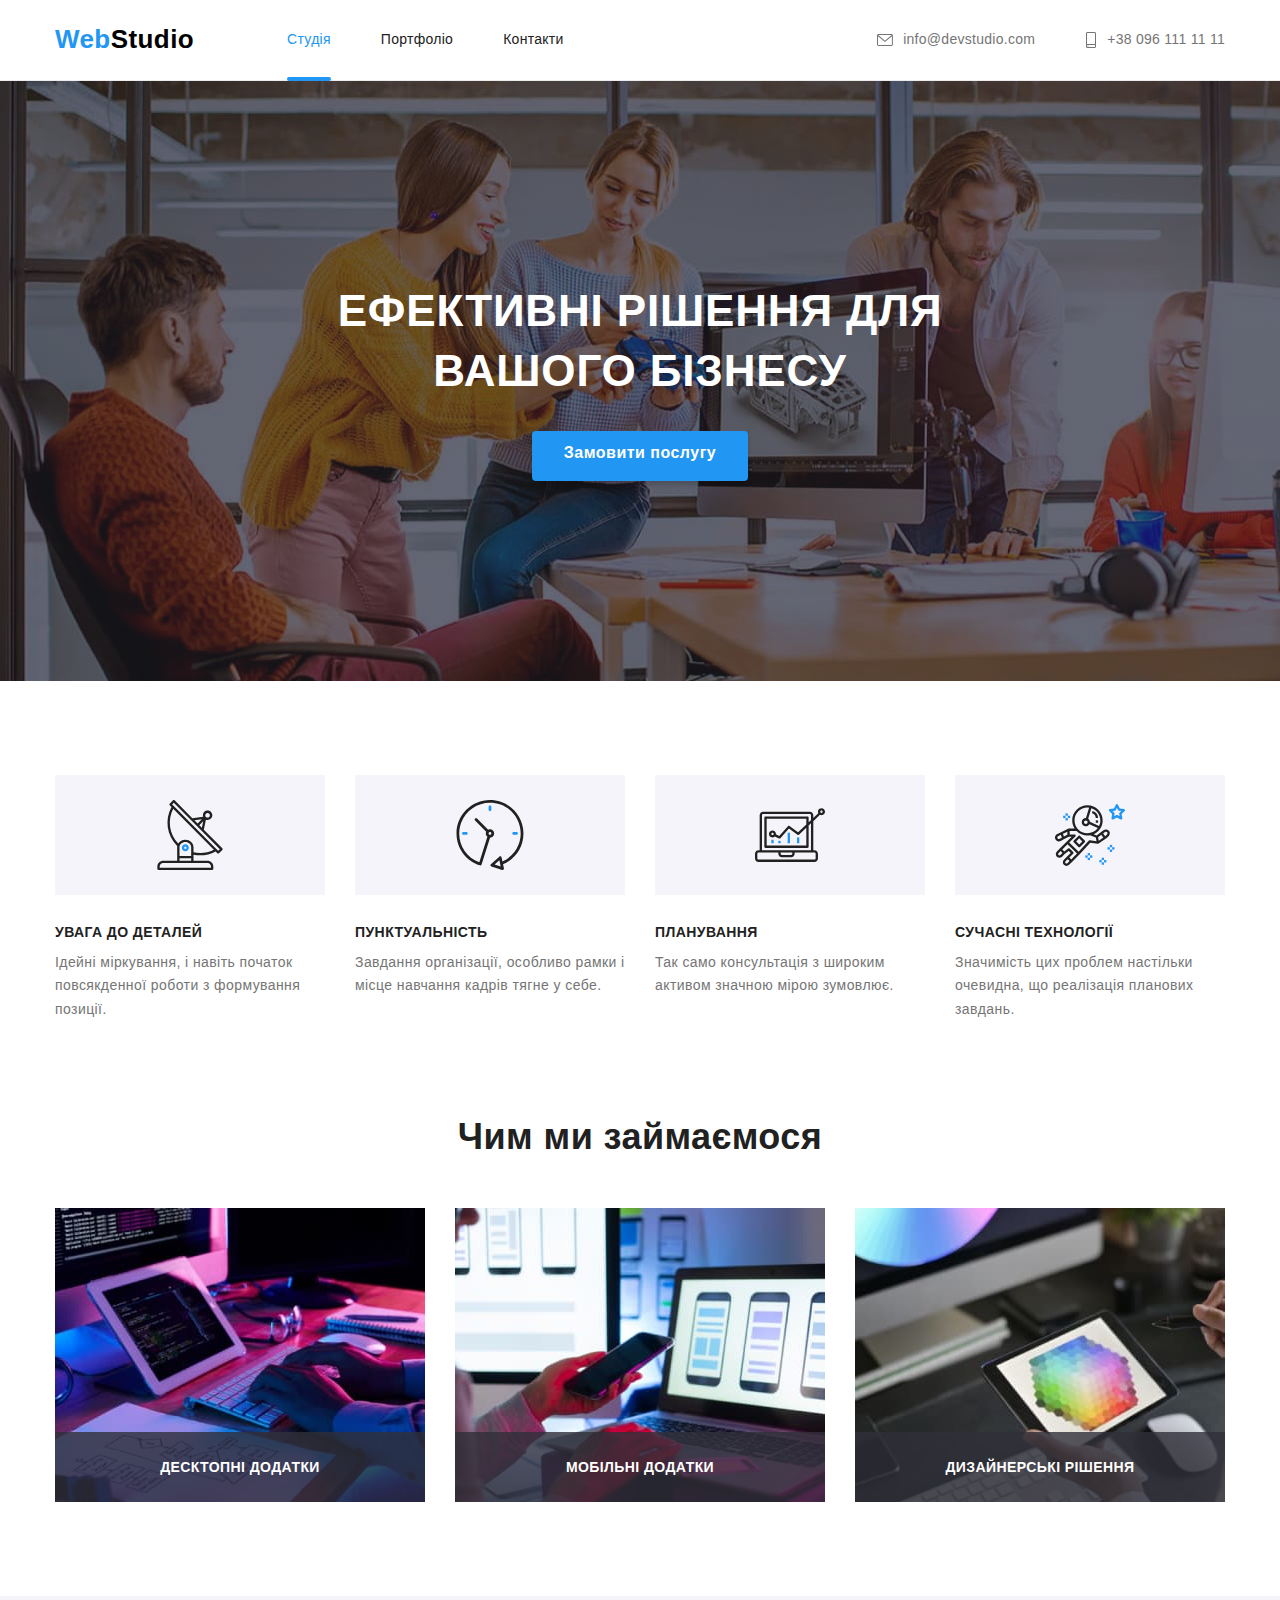
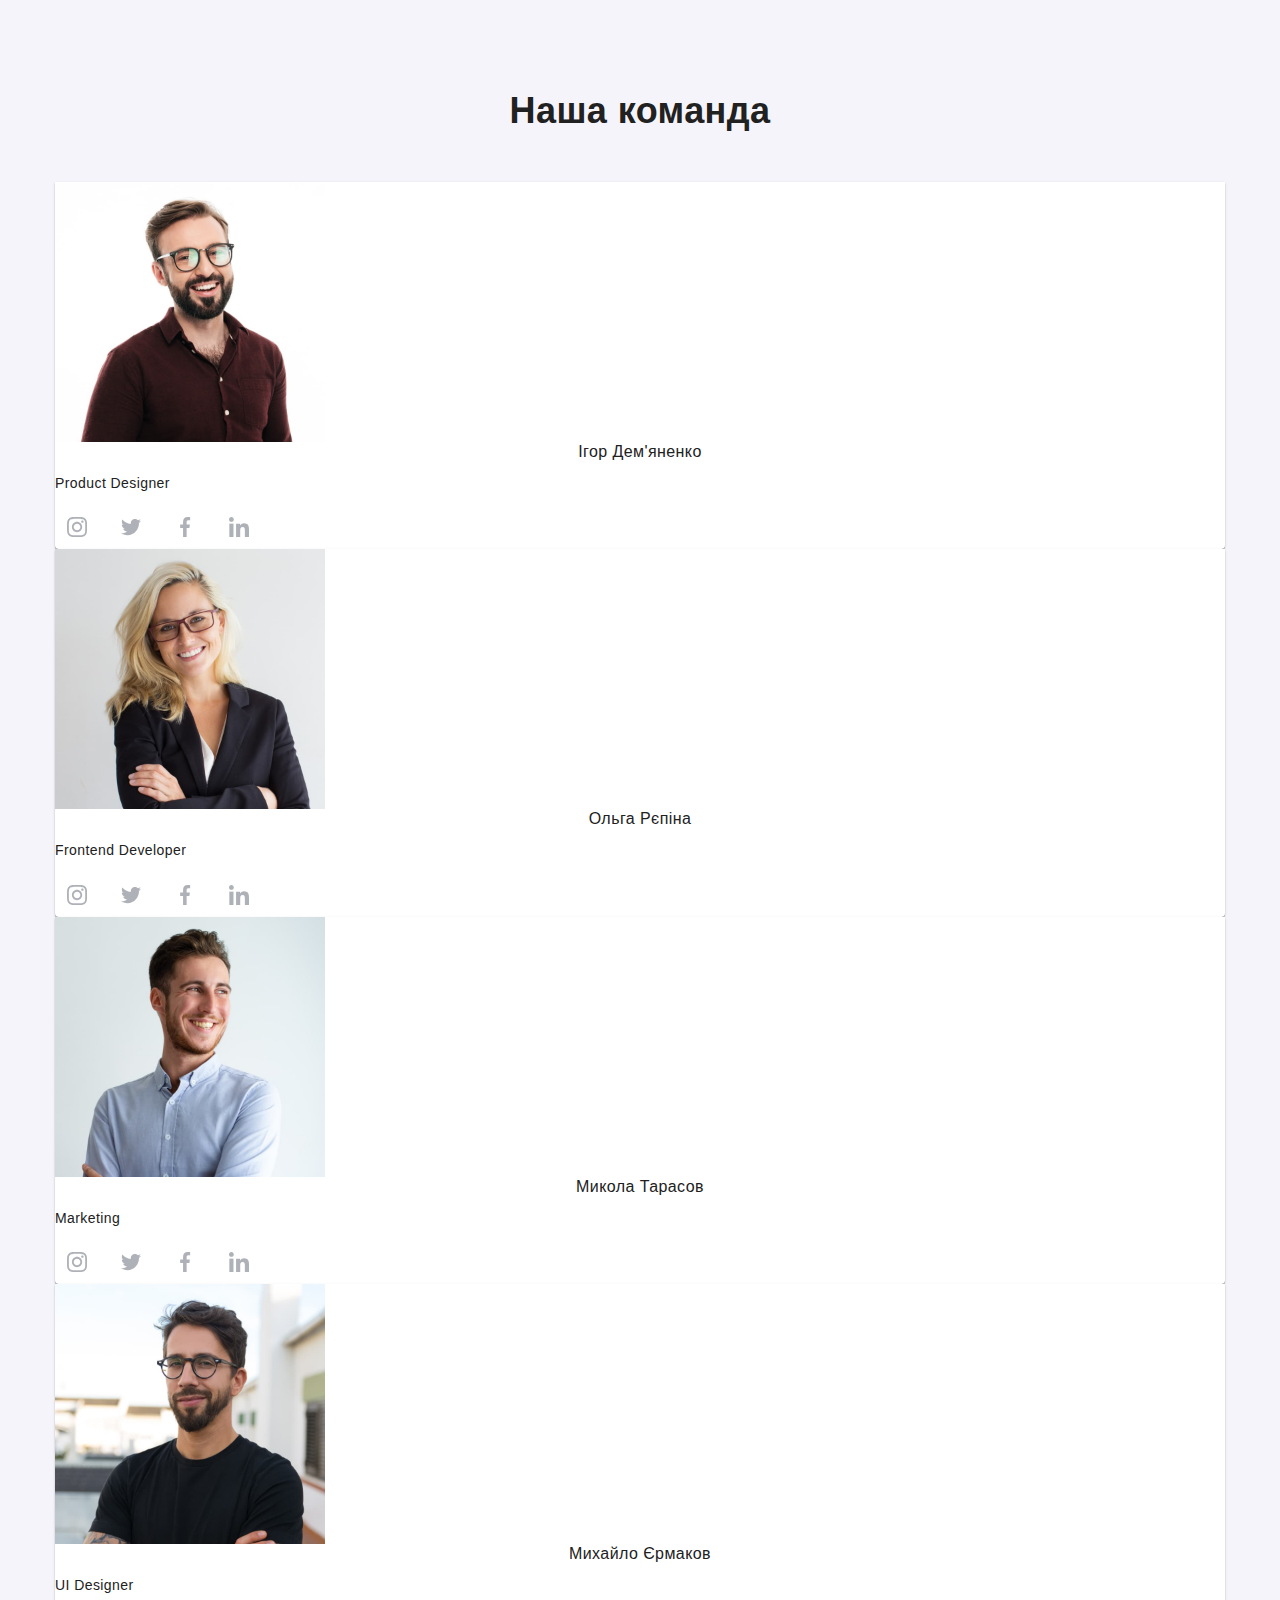
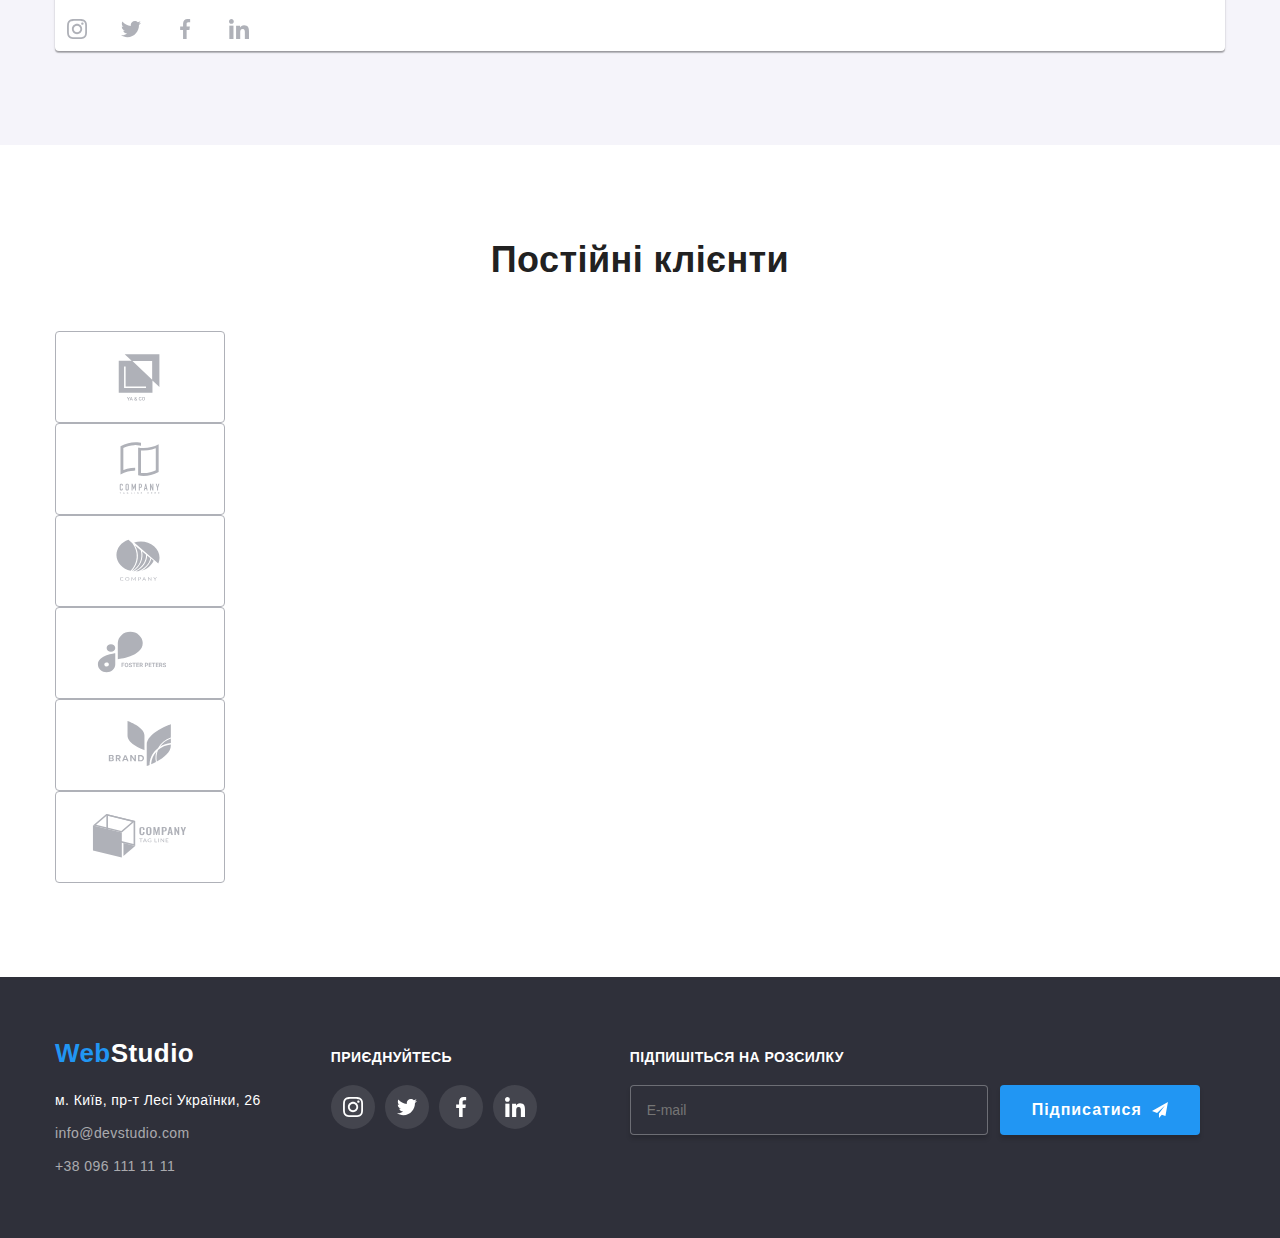
==== commit cdfc5bb0: "Change index.html" ====
--- a/index.html
+++ b/index.html
@@ -132,12 +132,12 @@
 <section class="team">
     <div class="container main-team">
             <h2 class="team__title">Наша команда</h2>
-            <ul class="team__webstudio">
+            <ul class="team__list">
                 <li class="team__card">
                     <img src="./images/photo1.jpg" alt="Фото продакт-дизайнера" width="270" class="team__img">
-                    <div class="team__box">
+                    <div class="team__info">
                         <h3 class="team__name">Ігор Дем'яненко</h3>
-                        <p lang="en" class="team__text">Product Designer</p>
+                        <p lang="en" class="team__profession">Product Designer</p>
                         <ul class="social-networks">
                             <li>
                                 <a href="https://instagram.com" class="social-networks__link" aria-label="Instagram link">
@@ -171,9 +171,9 @@
                     </div>
                     <li class="team__card">
                     <img src="./images/photo2.jpg" alt="Фото фронтенд розробника" width="270" class="team__img">
-                    <div class="team__box">
+                    <div class="team__info">
                         <h3 class="team__name">Ольга Рєпіна</h3>
-                        <p lang="en" class="team__text">Frontend Developer</p>
+                        <p lang="en" class="team__profession">Frontend Developer</p>
                         <ul class="social-networks">
                             <li>
                                 <a href="https://instagram.com" class="social-networks__link" aria-label="Instagram link">
@@ -208,9 +208,9 @@
                 </li>
                 <li class="team__card">
                     <img src="./images/photo3.jpg" alt="Фото маркетолог" width="270" class="team__img">
-                    <div class="team__box">
+                    <div class="team__info">
                         <h3 class="team__name">Микола Тарасов</h3>
-                        <p lang="en" class="team__text">Marketing</p>
+                        <p lang="en" class="team__profession">Marketing</p>
                         <ul class="social-networks">
                             <li>
                                 <a href="https://instagram.com" class="social-networks__link" aria-label="Instagram link">
@@ -245,9 +245,9 @@
                 </li>
                 <li class="team__card">
                     <img src="./images/photo4.jpg" alt="Фото дизайнер інтерфейсу" width="270" class="team__img">
-                    <div class="team__box">
+                    <div class="team__info">
                         <h3 class="team__name">Михайло Єрмаков</h3>
-                        <p lang="en" class="team__text">UI Designer</p>
+                        <p lang="en" class="team__profession">UI Designer</p>
                         <ul class="social-networks">
                             <li>
                                 <a href="https://instagram.com" class="social-networks__link" aria-label="Instagram link">
@@ -287,43 +287,43 @@
 <section class="clients">
     <div class="container">
         <h2 class="clients__title">Постійні клієнти</h2>
-        <ul class="clients__webstudio">
-            <li class="clients__member">
+        <ul class="clients__list">
+            <li class="clients__item">
                 <a href="" class="clients__link" aria-label="Логотип компанії" >
                     <svg class="clients__logo" width="106" height="60">
                         <use href="./images/icons.svg#icon-logo1"></use>
                     </svg>
                 </a>
             </li>
-            <li class="clients__member">
+            <li class="clients__item">
                 <a href="" class="clients__link" aria-label="Логотип компанії" >
                     <svg class="clients__logo" width="106" height="60">
                         <use href="./images/icons.svg#icon-logo2"></use>
                     </svg>
                 </a>
             </li>
-            <li class="clients__member">
+            <li class="clients__item">
                 <a href="" class="clients__link" aria-label="Логотип компанії" >
                     <svg class="clients__logo" width="106" height="60">
                         <use href="./images/icons.svg#icon-logo3"></use>
                     </svg>
                 </a>
             </li>
-            <li class="clients__member">
+            <li class="clients__item">
                 <a href="" class="clients__link" aria-label="Логотип компанії" >
                     <svg class="clients__logo" width="106" height="60">
                         <use href="./images/icons.svg#icon-logo4"></use>
                     </svg>
                 </a>
             </li>
-            <li class="clients__member">
+            <li class="clients__item">
                 <a href="" class="clients__link" aria-label="Логотип компанії" >
                     <svg class="clients__logo" width="106" height="60">
                         <use href="./images/icons.svg#icon-logo5"></use>
                     </svg>
                 </a>
             </li>
-            <li class="clients__member">
+            <li class="clients__item">
                 <a href="" class="clients__link" aria-label="Логотип компанії" >
                     <svg class="clients__logo" width="106" height="60">
                         <use href="./images/icons.svg#icon-logo6"></use>
--- a/css/main.min.css
+++ b/css/main.min.css
@@ -1 +1 @@
-ul{padding-left:0;margin:0;list-style:none}.link{text-decoration:none;transition:250ms cubic-bezier(0.4, 0, 0.2, 1)}.container{padding-left:15px;padding-right:15px;margin:0 auto;width:1200px}@font-face{font-family:"Roboto";font-style:normal;font-weight:400;src:url("../fonts/roboto-v20-latin_cyrillic-regular.eot");src:local(""),url("../fonts/roboto-v20-latin_cyrillic-regular.eot?#iefix") format("embedded-opentype"),url("../fonts/roboto-v20-latin_cyrillic-regular.woff2") format("woff2"),url("../fonts/roboto-v20-latin_cyrillic-regular.woff") format("woff"),url("../fonts/roboto-v20-latin_cyrillic-regular.ttf") format("truetype"),url("../fonts/roboto-v20-latin_cyrillic-regular.svg#Roboto") format("svg")}@font-face{font-family:"Roboto";font-style:normal;font-weight:500;src:url("../fonts/roboto-v20-latin_cyrillic-500.eot");src:local(""),url("../fonts/roboto-v20-latin_cyrillic-500.eot?#iefix") format("embedded-opentype"),url("../fonts/roboto-v20-latin_cyrillic-500.woff2") format("woff2"),url("../fonts/roboto-v20-latin_cyrillic-500.woff") format("woff"),url("../fonts/roboto-v20-latin_cyrillic-500.ttf") format("truetype"),url("../fonts/roboto-v20-latin_cyrillic-500.svg#Roboto") format("svg")}@font-face{font-family:"Roboto";font-style:normal;font-weight:700;src:url("../fonts/roboto-v20-latin_cyrillic-700.eot");src:local(""),url("../fonts/roboto-v20-latin_cyrillic-700.eot?#iefix") format("embedded-opentype"),url("../fonts/roboto-v20-latin_cyrillic-700.woff2") format("woff2"),url("../fonts/roboto-v20-latin_cyrillic-700.woff") format("woff"),url("../fonts/roboto-v20-latin_cyrillic-700.ttf") format("truetype"),url("../fonts/roboto-v20-latin_cyrillic-700.svg#Roboto") format("svg")}@font-face{font-family:"Roboto";font-style:normal;font-weight:900;src:url("../fonts/roboto-v20-latin_cyrillic-900.eot");src:local(""),url("../fonts/roboto-v20-latin_cyrillic-900.eot?#iefix") format("embedded-opentype"),url("../fonts/roboto-v20-latin_cyrillic-900.woff2") format("woff2"),url("../fonts/roboto-v20-latin_cyrillic-900.woff") format("woff"),url("../fonts/roboto-v20-latin_cyrillic-900.ttf") format("truetype"),url("../fonts/roboto-v20-latin_cyrillic-900.svg#Roboto") format("svg")}@font-face{font-family:"Raleway";font-style:normal;font-weight:700;src:url("../fonts/raleway-v19-latin-700.eot");src:local(""),url("../fonts/raleway-v19-latin-700.eot?#iefix") format("embedded-opentype"),url("../fonts/raleway-v19-latin-700.woff2") format("woff2"),url("../fonts/raleway-v19-latin-700.woff") format("woff"),url("../fonts/raleway-v19-latin-700.ttf") format("truetype"),url("../fonts/raleway-v19-latin-700.svg#Raleway") format("svg")}/*! modern-normalize v1.0.0 | MIT License | https://github.com/sindresorhus/modern-normalize */*,*::before,*::after{box-sizing:border-box}:root{-moz-tab-size:4;tab-size:4}html{line-height:1.15;-webkit-text-size-adjust:100%}body{margin:0}body{font-family:system-ui,-apple-system,"Segoe UI",Roboto,Helvetica,Arial,sans-serif,"Apple Color Emoji","Segoe UI Emoji"}hr{height:0;color:inherit}abbr[title]{text-decoration:underline dotted}b,strong{font-weight:bolder}code,kbd,samp,pre{font-family:ui-monospace,SFMono-Regular,Consolas,"Liberation Mono",Menlo,monospace;font-size:1em}small{font-size:80%}sub,sup{font-size:75%;line-height:0;position:relative;vertical-align:baseline}sub{bottom:-0.25em}sup{top:-0.5em}table{text-indent:0;border-color:inherit}button,input,optgroup,select,textarea{font-family:inherit;font-size:100%;line-height:1.15;margin:0}button,select{text-transform:none}button,[type=button],[type=reset],[type=submit]{-webkit-appearance:button}::-moz-focus-inner{border-style:none;padding:0}:-moz-focusring{outline:1px dotted ButtonText}:-moz-ui-invalid{box-shadow:none}legend{padding:0}progress{vertical-align:baseline}::-webkit-inner-spin-button,::-webkit-outer-spin-button{height:auto}[type=search]{-webkit-appearance:textfield;outline-offset:-2px}::-webkit-search-decoration{-webkit-appearance:none}::-webkit-file-upload-button{-webkit-appearance:button;font:inherit}summary{display:list-item}body{font-family:"Roboto",sans-serif;font-style:normal;font-weight:400;font-size:14px;letter-spacing:.03em;background-color:#fff;color:#212121}.logo{font-weight:700;font-size:26px;line-height:1.2;text-decoration:none;font-family:"Raleway",sans-serif;transition:color 250ms cubic-bezier(0.4, 0, 0.2, 1)}.logo:hover,.logo:focus{color:#2196f3}.header__logo{padding-top:24px;padding-bottom:24px}.header__logo{color:#000}.header__logo-span{color:#2196f3}.footer__logo{padding-top:0;padding-bottom:0}.footer__logo{color:#fff}.footer__logo-span{color:#2196f3}.header{border-bottom:1px solid #ececec}.header__container{display:flex;align-items:center}.site-nav{display:flex;margin-left:93px;gap:50px}.contacts{display:flex;margin-left:auto;gap:50px}.site-nav__link,.contacts__link{padding-top:32px;padding-bottom:32px;font-weight:500;font-size:14px;line-height:1.14;letter-spacing:.02em;text-decoration:none;transition:color 250ms cubic-bezier(0.4, 0, 0.2, 1)}.site-nav__link{display:block;position:relative;color:#212121}.site-nav__link:hover,.site-nav__link:focus{color:#2196f3}.contacts__link{display:block;color:#757575}.site-nav__link--current{color:#2196f3}.site-nav__link--current::after{content:"";position:absolute;display:block;width:100%;height:4px;bottom:-1px;border-radius:2px;background-color:#2196f3}.contacts__link{display:flex;align-items:center;fill:#757575}.contacts__icons{margin-right:10px}.contacts__link:hover,.contacts__link:focus{fill:#2196f3;color:#2196f3}.hero{text-align:center;padding-top:200px;padding-bottom:200px;margin-left:auto;margin-right:auto;max-width:1600px;letter-spacing:.06em;color:#fff;background-color:#2f303a;background-image:linear-gradient(rgba(47, 48, 58, 0.4), rgba(47, 48, 58, 0.4)),url(../images/hero.jpg)}.hero__title{margin:0 auto 30px;width:696px;font-weight:900;font-size:44px;line-height:1.36;text-transform:uppercase;color:#fff}.hero__button{padding:7px 32px 13px 32px;font-family:inherit;font-weight:700;font-size:16px;line-height:1.88;letter-spacing:.03em;color:#fff;background-color:#2196f3;border-radius:4px;border-style:none;box-shadow:0px 4px 4px rgba(0,0,0,.15);background-image:none;transition:background-color 250ms cubic-bezier(0.4, 0, 0.2, 1)}.hero__button:hover,.hero__button:focus{color:#fff;background-color:#188ce8;cursor:pointer}.backdrop{position:fixed;top:0;left:0;width:100%;height:100%;overflow:hidden;background:rgba(0,0,0,.2);visibility:visible;opacity:1;transition:all 250ms cubic-bezier(0.4, 0, 0.2, 1)}.backdrop.is-hidden{visibility:hidden;opacity:0;pointer-events:none}.backdrop.is-hidden .modal{transform:translate(-50%, -50%) scale(0.8)}.modal{position:absolute;top:50%;left:50%;transform:translate(-50%, -50%) scale(1);transition:translate 250ms cubic-bezier(0.4, 0, 0.2, 1);min-width:528px;min-height:581px;background-color:#fff;box-shadow:0px 1px 3px rgba(0,0,0,.12),0px 1px 1px rgba(0,0,0,.14),0px 2px 1px rgba(0,0,0,.2);border-radius:4px}.modal__close{display:flex;align-items:center;position:absolute;top:8px;right:8px;min-width:30px;min-height:30px;border-style:none;border:1px solid rgba(0,0,0,.1);border-radius:50%;background-color:inherit;cursor:pointer}.modal__close:hover,.modal__close:focus{fill:#2196f3;background-color:#fff}.modal__section{padding:40px}.modal__title{display:block;margin-bottom:12px;font-size:20px;font-weight:700;line-height:1.17;text-align:center}.modal__form{width:448px}.modal__label{display:flex;flex-direction:column;margin-bottom:10px}.modal__text{font-weight:400;font-size:12px;line-height:1.17;letter-spacing:.01em;color:#757575}.modal__input{position:relative;border-radius:4px;border:1px solid rgba(33,33,33,.2);outline:none}.modal__image{position:absolute;transform:translate(10px, 30px)}.modal__name{font-weight:400;font-size:12px;line-height:1.17;letter-spacing:.01em;color:#757575}.modal__checkbox{display:flex;align-items:center;max-width:425px;margin-left:auto;margin-right:auto;margin-top:20px;margin-bottom:30px;margin-top:20px;cursor:pointer}.modal__checkbox-link{color:#757575;line-height:1.17;text-decoration:none}.modal__checkbox-terms{text-decoration:underline;color:#2196f3}.modal__label .modal__input{padding:12px 16px 12px 42px;margin-top:4px}.modal__input-comment{padding:12px 16px;margin-top:4px;resize:none;border-radius:4px;border:1px solid rgba(33,33,33,.2)}.modal__input-comment::placeholder{color:rgba(117,117,117,.5);font-size:12px;font-weight:400;line-height:1.17;letter-spacing:.01em;padding-left:0}.input-checkbox{-webkit-appearance:none;-moz-appearance:none;appearance:none;position:absolute}.modal__icon-checkbox{display:inline-block;width:16px;height:15px;margin-right:7px;border:2px solid;border-color:#212121;border-radius:2px;cursor:pointer}.input-checkbox:checked+.modal__icon-checkbox{border-color:rgba(0,0,0,0);background-color:#2196f3;background-image:url(../images/iconcheck.svg);background-size:contain;background-origin:border-box}.modal__button{display:block;width:200px;height:50px;font-family:inherit;font-weight:700;font-size:16px;line-height:1.88;letter-spacing:.06em;color:#fff;background-color:#2196f3;border-radius:4px;border-style:none;padding:0;margin:0 auto;margin-top:30px}.modal__button:hover,.modal__button:focus{background-color:#188ce8;cursor:pointer;transition:background-color 250ms cubic-bezier(0.4, 0, 0.2, 1)}.modal__input:hover,.modal__input:focus{border-color:#2196f3;outline-color:#2196f3;fill:#2196f3;cursor:pointer;transition:all 250ms cubic-bezier(0.4, 0, 0.2, 1)}.modal__label:hover,.modal__label:focus{border-color:#2196f3;fill:#2196f3;outline-color:#2196f3;cursor:pointer;transition:all 250ms cubic-bezier(0.4, 0, 0.2, 1)}.modal__input-comment:hover,.modal__input-comment:focus{border-color:#2196f3;fill:#2196f3;outline:none;cursor:pointer;transition:all 250ms cubic-bezier(0.4, 0, 0.2, 1)}.features{padding-top:94px;padding-bottom:94px}.features__list{display:flex}.features .item:not(:last-child){margin-right:30px}.features .item{width:270px}.item::before{display:block;content:"";height:120px;margin-bottom:30px;background-size:auto;background-repeat:no-repeat;background-position:center;background-color:#f5f4fa}.item-antenna::before{background-image:url(../images/antenna.svg)}.item-clock::before{background-image:url(../images/clock.svg)}.item-diagram::before{background-image:url(../images/diagram.svg)}.item-astronaut::before{background-image:url(../images/astronaut.svg)}.features__subtitle{margin-top:0;margin-bottom:10px;font-weight:700;font-size:36px;line-height:1.17;text-align:start;font-size:14px;line-height:1.14;text-transform:uppercase}.features__text{margin-top:0;margin-bottom:0;font-weight:400;font-size:14px;line-height:1.7;color:#757575}.work{padding-bottom:94px}.work__title{margin-top:0;margin-bottom:50px;text-align:center;font-weight:700;font-size:36px;line-height:1.17}.work__list{display:flex;gap:30px}.work__list-item{position:relative}.work__img{display:block;max-width:100%;height:auto}.work__text{display:flex;position:absolute;justify-content:center;align-items:center;bottom:0;width:370px;height:70px;font-weight:700;text-transform:uppercase;text-align:center;text-decoration:none;color:#fff;background:rgba(47,48,58,.8)}.social-networks{display:flex;gap:10px;align-items:center;height:44px;width:206px}.social-networks__link{display:flex;align-items:center;justify-content:center;background-repeat:no-repeat;background-position:center;width:44px;height:44px;border-radius:50%;background-size:20px;transition:background-color 250ms cubic-bezier(0.4, 0, 0.2, 1),color 250ms}.social-networks__icon{display:inline-block;fill:#afb1b8}.footer .social-networks__icon{fill:#fff}.footer .social-networks__link{background:rgba(255,255,255,.1)}.social-networks__link:hover,.social-networks__link:focus{background-color:#2196f3}.social-networks__link:hover:hover .social-networks__icon,.social-networks__link:hover:focus .social-networks__icon,.social-networks__link:focus:hover .social-networks__icon,.social-networks__link:focus:focus .social-networks__icon{fill:#fff;transition:fill 250ms cubic-bezier(0.4, 0, 0.2, 1)}.team{padding-bottom:94px;padding-top:94px;background-color:#f5f4fa}.team__title{margin-bottom:50px;margin-top:0;text-align:center;font-weight:700;font-size:36px;line-height:1.17}.team__webstudio{display:flex;gap:30px}.team__member{background-color:#fff;box-shadow:0px 1px 3px rgba(0,0,0,.12),0px 1px 1px rgba(0,0,0,.14),0px 2px 1px rgba(0,0,0,.2);border-radius:0px 0px 4px 4px}.team__img{display:block;max-width:100%;height:auto}.team__card{padding:30px 32px}.team__name{text-align:center;margin-bottom:10px;margin-top:0;font-weight:500;font-size:16px;line-height:1.19}.team__text{text-align:center;margin-top:0;margin-bottom:16px;font-size:16px;line-height:1.19;font-weight:400;color:#757575}.clients{padding-top:94px;padding-bottom:94px}.clients__title{margin-top:0;margin-bottom:50px;text-align:center;font-weight:700;font-size:36px;line-height:1.17}.clients__webstudio{display:flex;gap:30px}.clients__logo{display:inline-block;fill:#afb1b8}.clients__link{display:flex;align-items:center;justify-content:center;width:170px;height:92px;border:1px solid #afb1b8;border-radius:4px}.clients__link:hover,.clients__link:focus{fill:#2196f3;border-color:#2196f3;transition:border 250ms cubic-bezier(0.4, 0, 0.2, 1)}.clients__link:hover .clients__logo,.clients__link:focus .clients__logo{fill:#2196f3;transition:fill 250ms cubic-bezier(0.4, 0, 0.2, 1)}.footer{background-color:#2f303a}.footer__container{display:flex;align-items:baseline}.footer__box{padding-top:60px;padding-bottom:60px}.address__list{margin-top:20px}.address__list .address__item:not(:last-child){margin-bottom:9px}.address__link{text-decoration:none;font-style:normal;line-height:1.7;color:rgba(255,255,255,.6)}.address__link:hover,.address__link:focus{color:#2196f3}.address__link--white{color:#fff}.footer__join{display:flex;flex-direction:column;padding-top:72px;padding-bottom:100px;width:206px;margin-left:70px;min-height:80px}.footer__join-title{text-align:left;margin-top:0;margin-bottom:20px;font-weight:700;text-transform:uppercase;color:#fff}.subscription{padding-top:72px;padding-bottom:94px;margin-left:93px}.subscription__form{display:flex}.subscription__title{text-align:left;margin-top:0;margin-bottom:20px;font-weight:700;text-transform:uppercase;color:#fff}.subscription__input{padding-left:16px;width:358px;height:50px;border:1px solid rgba(255,255,255,.3);box-shadow:0px 4px 4px rgba(0,0,0,.15);border-radius:4px;color:#fff;background-color:#2f303a;outline:none}.subscription__input:hover,.subscription__input:focus{border-color:#2196f3;cursor:pointer;transition:border-color 250ms cubic-bezier(0.4, 0, 0.2, 1)}.footer__button{display:flex;align-items:center;padding:10px 32px;margin-left:12px;width:200px;height:50px;font-weight:700;font-size:16px;letter-spacing:.06em;line-height:1.88;border-radius:4px;border-style:none;color:#fff;background-color:#2196f3;box-shadow:0px 4px 4px rgba(0,0,0,.15)}.footer__button:hover,.footer__button:focus{background-color:#188ce8;cursor:pointer;transition:box-shadow 250ms cubic-bezier(0.4, 0, 0.2, 1)}.button__form-icon{display:inline-block;margin-left:10px}.portfolio{padding-top:94px;padding-bottom:94px}.portfolio__filter{display:flex;justify-content:center;gap:8px;margin-bottom:50px}.portfolio__filter-button{padding:6px 22px;text-align:center;font-family:inherit;font-weight:500;font-size:16px;line-height:1.6;letter-spacing:.03em;color:#212121;background-color:#f5f4fa;border-radius:4px;border-style:inherit;transition:color 250ms cubic-bezier(0.4, 0, 0.2, 1),background-color 250ms cubic-bezier(0.4, 0, 0.2, 1),box-shadow 250ms cubic-bezier(0.4, 0, 0.2, 1)}.portfolio__filter-button--primery{color:#fff;background-color:#2196f3}.portfolio__filter-button:hover,.portfolio__filter-button:focus{color:#fff;background-color:#2196f3;box-shadow:0px 3px 1px rgba(0,0,0,.1),0px 1px 2px rgba(0,0,0,.08),0px 2px 2px rgba(0,0,0,.12);cursor:pointer}.portfolio__card-set{display:flex;flex-wrap:wrap;gap:30px}.portfolio__link{display:block;text-decoration:none;width:370px;transition:box-shadow 250ms cubic-bezier(0.4, 0, 0.2, 1)}.portfolio__link:hover{box-shadow:0px 1px 1px rgba(0,0,0,.12),0px 4px 4px rgba(0,0,0,.06),1px 4px 6px rgba(0,0,0,.16)}.portfolio__group{padding:20px 24px;background:#fff;border:1px solid #eee;border-top:0}.portfolio__group-title{margin-top:0;margin-bottom:10px;font-weight:700;font-size:18px;line-height:2;letter-spacing:.06em;color:#212121}.portfolio__group-text{margin:0;font-size:16px;font-weight:400;line-height:1.9;color:#757575}.portfolio__img{display:block}.portfolio__thumb{position:relative;overflow:hidden}.portfolio__info{position:absolute;top:0;padding:63px 24px;background:rgba(33,150,243,.9);transform:translateY(100%);transition:transform 250ms cubic-bezier(0.4, 0, 0.2, 1)}.portfolio__info-text{width:322px;font-weight:400;font-size:16px;line-height:1.88;text-align:left;color:#fff}.portfolio__link:hover .portfolio__info,.portfolio__link:focus .portfolio__info{transform:translateY(0)}/*# sourceMappingURL=main.min.css.map */+ul{padding-left:0;margin:0;list-style:none}.link{text-decoration:none;transition:250ms cubic-bezier(0.4, 0, 0.2, 1)}.container{padding-left:15px;padding-right:15px;margin:0 auto;width:1200px}@font-face{font-family:"Roboto";font-style:normal;font-weight:400;src:url("../fonts/roboto-v20-latin_cyrillic-regular.eot");src:local(""),url("../fonts/roboto-v20-latin_cyrillic-regular.eot?#iefix") format("embedded-opentype"),url("../fonts/roboto-v20-latin_cyrillic-regular.woff2") format("woff2"),url("../fonts/roboto-v20-latin_cyrillic-regular.woff") format("woff"),url("../fonts/roboto-v20-latin_cyrillic-regular.ttf") format("truetype"),url("../fonts/roboto-v20-latin_cyrillic-regular.svg#Roboto") format("svg")}@font-face{font-family:"Roboto";font-style:normal;font-weight:500;src:url("../fonts/roboto-v20-latin_cyrillic-500.eot");src:local(""),url("../fonts/roboto-v20-latin_cyrillic-500.eot?#iefix") format("embedded-opentype"),url("../fonts/roboto-v20-latin_cyrillic-500.woff2") format("woff2"),url("../fonts/roboto-v20-latin_cyrillic-500.woff") format("woff"),url("../fonts/roboto-v20-latin_cyrillic-500.ttf") format("truetype"),url("../fonts/roboto-v20-latin_cyrillic-500.svg#Roboto") format("svg")}@font-face{font-family:"Roboto";font-style:normal;font-weight:700;src:url("../fonts/roboto-v20-latin_cyrillic-700.eot");src:local(""),url("../fonts/roboto-v20-latin_cyrillic-700.eot?#iefix") format("embedded-opentype"),url("../fonts/roboto-v20-latin_cyrillic-700.woff2") format("woff2"),url("../fonts/roboto-v20-latin_cyrillic-700.woff") format("woff"),url("../fonts/roboto-v20-latin_cyrillic-700.ttf") format("truetype"),url("../fonts/roboto-v20-latin_cyrillic-700.svg#Roboto") format("svg")}@font-face{font-family:"Roboto";font-style:normal;font-weight:900;src:url("../fonts/roboto-v20-latin_cyrillic-900.eot");src:local(""),url("../fonts/roboto-v20-latin_cyrillic-900.eot?#iefix") format("embedded-opentype"),url("../fonts/roboto-v20-latin_cyrillic-900.woff2") format("woff2"),url("../fonts/roboto-v20-latin_cyrillic-900.woff") format("woff"),url("../fonts/roboto-v20-latin_cyrillic-900.ttf") format("truetype"),url("../fonts/roboto-v20-latin_cyrillic-900.svg#Roboto") format("svg")}@font-face{font-family:"Raleway";font-style:normal;font-weight:700;src:url("../fonts/raleway-v19-latin-700.eot");src:local(""),url("../fonts/raleway-v19-latin-700.eot?#iefix") format("embedded-opentype"),url("../fonts/raleway-v19-latin-700.woff2") format("woff2"),url("../fonts/raleway-v19-latin-700.woff") format("woff"),url("../fonts/raleway-v19-latin-700.ttf") format("truetype"),url("../fonts/raleway-v19-latin-700.svg#Raleway") format("svg")}/*! modern-normalize v1.0.0 | MIT License | https://github.com/sindresorhus/modern-normalize */*,*::before,*::after{box-sizing:border-box}:root{-moz-tab-size:4;tab-size:4}html{line-height:1.15;-webkit-text-size-adjust:100%}body{margin:0}body{font-family:system-ui,-apple-system,"Segoe UI",Roboto,Helvetica,Arial,sans-serif,"Apple Color Emoji","Segoe UI Emoji"}hr{height:0;color:inherit}abbr[title]{text-decoration:underline dotted}b,strong{font-weight:bolder}code,kbd,samp,pre{font-family:ui-monospace,SFMono-Regular,Consolas,"Liberation Mono",Menlo,monospace;font-size:1em}small{font-size:80%}sub,sup{font-size:75%;line-height:0;position:relative;vertical-align:baseline}sub{bottom:-0.25em}sup{top:-0.5em}table{text-indent:0;border-color:inherit}button,input,optgroup,select,textarea{font-family:inherit;font-size:100%;line-height:1.15;margin:0}button,select{text-transform:none}button,[type=button],[type=reset],[type=submit]{-webkit-appearance:button}::-moz-focus-inner{border-style:none;padding:0}:-moz-focusring{outline:1px dotted ButtonText}:-moz-ui-invalid{box-shadow:none}legend{padding:0}progress{vertical-align:baseline}::-webkit-inner-spin-button,::-webkit-outer-spin-button{height:auto}[type=search]{-webkit-appearance:textfield;outline-offset:-2px}::-webkit-search-decoration{-webkit-appearance:none}::-webkit-file-upload-button{-webkit-appearance:button;font:inherit}summary{display:list-item}body{font-family:"Roboto",sans-serif;font-style:normal;font-weight:400;font-size:14px;letter-spacing:.03em;background-color:#fff;color:#212121}.logo{font-weight:700;font-size:26px;line-height:1.2;text-decoration:none;font-family:"Raleway",sans-serif;transition:color 250ms cubic-bezier(0.4, 0, 0.2, 1)}.logo:hover,.logo:focus{color:#2196f3}.header__logo{padding-top:24px;padding-bottom:24px}.header__logo{color:#000}.header__logo-span{color:#2196f3}.footer__logo{padding-top:0;padding-bottom:0}.footer__logo{color:#fff}.footer__logo-span{color:#2196f3}.header{border-bottom:1px solid #ececec}.header__container{display:flex;align-items:center}.site-nav{display:flex;margin-left:93px;gap:50px}.contacts{display:flex;margin-left:auto;gap:50px}.site-nav__link,.contacts__link{padding-top:32px;padding-bottom:32px;font-weight:500;font-size:14px;line-height:1.14;letter-spacing:.02em;text-decoration:none;transition:color 250ms cubic-bezier(0.4, 0, 0.2, 1)}.site-nav__link{display:block;position:relative;color:#212121}.site-nav__link:hover,.site-nav__link:focus{color:#2196f3}.contacts__link{display:block;color:#757575}.site-nav__link--current{color:#2196f3}.site-nav__link--current::after{content:"";position:absolute;display:block;width:100%;height:4px;bottom:-1px;border-radius:2px;background-color:#2196f3}.contacts__link{display:flex;align-items:center;fill:#757575}.contacts__icons{margin-right:10px}.contacts__link:hover,.contacts__link:focus{fill:#2196f3;color:#2196f3}.hero{text-align:center;padding-top:200px;padding-bottom:200px;margin-left:auto;margin-right:auto;max-width:1600px;letter-spacing:.06em;color:#fff;background-color:#2f303a;background-image:linear-gradient(rgba(47, 48, 58, 0.4), rgba(47, 48, 58, 0.4)),url(../images/hero.jpg)}.hero__title{margin:0 auto 30px;width:696px;font-weight:900;font-size:44px;line-height:1.36;text-transform:uppercase;color:#fff}.hero__button{padding:7px 32px 13px 32px;font-family:inherit;font-weight:700;font-size:16px;line-height:1.88;letter-spacing:.03em;color:#fff;background-color:#2196f3;border-radius:4px;border-style:none;box-shadow:0px 4px 4px rgba(0,0,0,.15);background-image:none;transition:background-color 250ms cubic-bezier(0.4, 0, 0.2, 1)}.hero__button:hover,.hero__button:focus{color:#fff;background-color:#188ce8;cursor:pointer}.backdrop{position:fixed;top:0;left:0;width:100%;height:100%;overflow:hidden;background:rgba(0,0,0,.2);visibility:visible;opacity:1;transition:all 250ms cubic-bezier(0.4, 0, 0.2, 1)}.backdrop.is-hidden{visibility:hidden;opacity:0;pointer-events:none}.backdrop.is-hidden .modal{transform:translate(-50%, -50%) scale(0.8)}.modal{position:absolute;top:50%;left:50%;transform:translate(-50%, -50%) scale(1);transition:translate 250ms cubic-bezier(0.4, 0, 0.2, 1);min-width:528px;min-height:581px;background-color:#fff;box-shadow:0px 1px 3px rgba(0,0,0,.12),0px 1px 1px rgba(0,0,0,.14),0px 2px 1px rgba(0,0,0,.2);border-radius:4px}.modal__close{display:flex;align-items:center;position:absolute;top:8px;right:8px;min-width:30px;min-height:30px;border-style:none;border:1px solid rgba(0,0,0,.1);border-radius:50%;background-color:inherit;cursor:pointer}.modal__close:hover,.modal__close:focus{fill:#2196f3;background-color:#fff}.modal__section{padding:40px}.modal__title{display:block;margin-bottom:12px;font-size:20px;font-weight:700;line-height:1.17;text-align:center}.modal__form{width:448px}.modal__label{display:flex;flex-direction:column;margin-bottom:10px}.modal__text{font-weight:400;font-size:12px;line-height:1.17;letter-spacing:.01em;color:#757575}.modal__input{position:relative;border-radius:4px;border:1px solid rgba(33,33,33,.2);outline:none}.modal__image{position:absolute;transform:translate(10px, 30px)}.modal__name{font-weight:400;font-size:12px;line-height:1.17;letter-spacing:.01em;color:#757575}.modal__checkbox{display:flex;align-items:center;max-width:425px;margin-left:auto;margin-right:auto;margin-top:20px;margin-bottom:30px;margin-top:20px;cursor:pointer}.modal__checkbox-link{color:#757575;line-height:1.17;text-decoration:none}.modal__checkbox-terms{text-decoration:underline;color:#2196f3}.modal__label .modal__input{padding:12px 16px 12px 42px;margin-top:4px}.modal__input-comment{padding:12px 16px;margin-top:4px;resize:none;border-radius:4px;border:1px solid rgba(33,33,33,.2)}.modal__input-comment::placeholder{color:rgba(117,117,117,.5);font-size:12px;font-weight:400;line-height:1.17;letter-spacing:.01em;padding-left:0}.input-checkbox{-webkit-appearance:none;-moz-appearance:none;appearance:none;position:absolute}.modal__icon-checkbox{display:inline-block;width:16px;height:15px;margin-right:7px;border:2px solid;border-color:#212121;border-radius:2px;cursor:pointer}.input-checkbox:checked+.modal__icon-checkbox{border-color:rgba(0,0,0,0);background-color:#2196f3;background-image:url(../images/iconcheck.svg);background-size:contain;background-origin:border-box}.modal__button{display:block;width:200px;height:50px;font-family:inherit;font-weight:700;font-size:16px;line-height:1.88;letter-spacing:.06em;color:#fff;background-color:#2196f3;border-radius:4px;border-style:none;padding:0;margin:0 auto;margin-top:30px}.modal__button:hover,.modal__button:focus{background-color:#188ce8;cursor:pointer;transition:background-color 250ms cubic-bezier(0.4, 0, 0.2, 1)}.modal__input:hover,.modal__input:focus{border-color:#2196f3;outline-color:#2196f3;fill:#2196f3;cursor:pointer;transition:all 250ms cubic-bezier(0.4, 0, 0.2, 1)}.modal__label:hover,.modal__label:focus{border-color:#2196f3;fill:#2196f3;outline-color:#2196f3;cursor:pointer;transition:all 250ms cubic-bezier(0.4, 0, 0.2, 1)}.modal__input-comment:hover,.modal__input-comment:focus{border-color:#2196f3;fill:#2196f3;outline:none;cursor:pointer;transition:all 250ms cubic-bezier(0.4, 0, 0.2, 1)}.features{padding-top:94px;padding-bottom:94px}.features__list{display:flex}.features__item:not(:last-child){margin-right:30px}.features__item{width:270px}.features__item::before{display:block;content:"";height:120px;margin-bottom:30px;background-size:auto;background-repeat:no-repeat;background-position:center;background-color:#f5f4fa}.features__item-antenna::before{background-image:url(../images/antenna.svg)}.features__item-clock::before{background-image:url(../images/clock.svg)}.features__item-diagram::before{background-image:url(../images/diagram.svg)}.features__item-astronaut::before{background-image:url(../images/astronaut.svg)}.features__subtitle{margin-top:0;margin-bottom:10px;font-weight:700;font-size:36px;line-height:1.17;text-align:start;font-size:14px;line-height:1.14;text-transform:uppercase}.features__text{margin-top:0;margin-bottom:0;font-weight:400;font-size:14px;line-height:1.7;color:#757575}.work{padding-bottom:94px}.work__title{margin-top:0;margin-bottom:50px;text-align:center;font-weight:700;font-size:36px;line-height:1.17}.work__list{display:flex;gap:30px}.work__item{position:relative}.work__img{display:block;max-width:100%;height:auto}.work__text{display:flex;position:absolute;justify-content:center;align-items:center;bottom:0;width:370px;height:70px;font-weight:700;text-transform:uppercase;text-align:center;text-decoration:none;color:#fff;background:rgba(47,48,58,.8)}.social-networks{display:flex;gap:10px;align-items:center;height:44px;width:206px}.social-networks__link{display:flex;align-items:center;justify-content:center;background-repeat:no-repeat;background-position:center;width:44px;height:44px;border-radius:50%;background-size:20px;transition:background-color 250ms cubic-bezier(0.4, 0, 0.2, 1),color 250ms}.social-networks__icon{display:inline-block;fill:#afb1b8}.footer .social-networks__icon{fill:#fff}.footer .social-networks__link{background:rgba(255,255,255,.1)}.social-networks__link:hover,.social-networks__link:focus{background-color:#2196f3}.social-networks__link:hover:hover .social-networks__icon,.social-networks__link:hover:focus .social-networks__icon,.social-networks__link:focus:hover .social-networks__icon,.social-networks__link:focus:focus .social-networks__icon{fill:#fff;transition:fill 250ms cubic-bezier(0.4, 0, 0.2, 1)}.team{padding-bottom:94px;padding-top:94px;background-color:#f5f4fa}.team__title{margin-bottom:50px;margin-top:0;text-align:center;font-weight:700;font-size:36px;line-height:1.17}.team__webstudio{display:flex;gap:30px}.team__card{background-color:#fff;box-shadow:0px 1px 3px rgba(0,0,0,.12),0px 1px 1px rgba(0,0,0,.14),0px 2px 1px rgba(0,0,0,.2);border-radius:0px 0px 4px 4px}.team__img{display:block;max-width:100%;height:auto}.team__box{padding:30px 32px}.team__name{text-align:center;margin-bottom:10px;margin-top:0;font-weight:500;font-size:16px;line-height:1.19}.team__text{text-align:center;margin-top:0;margin-bottom:16px;font-size:16px;line-height:1.19;font-weight:400;color:#757575}.clients{padding-top:94px;padding-bottom:94px}.clients__title{margin-top:0;margin-bottom:50px;text-align:center;font-weight:700;font-size:36px;line-height:1.17}.clients__webstudio{display:flex;gap:30px}.clients__logo{display:inline-block;fill:#afb1b8}.clients__link{display:flex;align-items:center;justify-content:center;width:170px;height:92px;border:1px solid #afb1b8;border-radius:4px}.clients__link:hover,.clients__link:focus{fill:#2196f3;border-color:#2196f3;transition:border 250ms cubic-bezier(0.4, 0, 0.2, 1)}.clients__link:hover .clients__logo,.clients__link:focus .clients__logo{fill:#2196f3;transition:fill 250ms cubic-bezier(0.4, 0, 0.2, 1)}.footer{background-color:#2f303a}.footer__container{display:flex;align-items:baseline}.footer__box{padding-top:60px;padding-bottom:60px}.address__list{margin-top:20px}.address__list .address__item:not(:last-child){margin-bottom:9px}.address__link{text-decoration:none;font-style:normal;line-height:1.7;color:rgba(255,255,255,.6)}.address__link:hover,.address__link:focus{color:#2196f3}.address__link--white{color:#fff}.footer__join{display:flex;flex-direction:column;padding-top:72px;padding-bottom:100px;width:206px;margin-left:70px;min-height:80px}.footer__join-title{text-align:left;margin-top:0;margin-bottom:20px;font-weight:700;text-transform:uppercase;color:#fff}.subscription{padding-top:72px;padding-bottom:94px;margin-left:93px}.subscription__form{display:flex}.subscription__title{text-align:left;margin-top:0;margin-bottom:20px;font-weight:700;text-transform:uppercase;color:#fff}.subscription__input{padding-left:16px;width:358px;height:50px;border:1px solid rgba(255,255,255,.3);box-shadow:0px 4px 4px rgba(0,0,0,.15);border-radius:4px;color:#fff;background-color:#2f303a;outline:none}.subscription__input:hover,.subscription__input:focus{border-color:#2196f3;cursor:pointer;transition:border-color 250ms cubic-bezier(0.4, 0, 0.2, 1)}.footer__button{display:flex;align-items:center;padding:10px 32px;margin-left:12px;width:200px;height:50px;font-weight:700;font-size:16px;letter-spacing:.06em;line-height:1.88;border-radius:4px;border-style:none;color:#fff;background-color:#2196f3;box-shadow:0px 4px 4px rgba(0,0,0,.15)}.footer__button:hover,.footer__button:focus{background-color:#188ce8;cursor:pointer;transition:box-shadow 250ms cubic-bezier(0.4, 0, 0.2, 1)}.button__form-icon{display:inline-block;margin-left:10px}.portfolio{padding-top:94px;padding-bottom:94px}.portfolio__filter{display:flex;justify-content:center;gap:8px;margin-bottom:50px}.portfolio__filter-button{padding:6px 22px;text-align:center;font-family:inherit;font-weight:500;font-size:16px;line-height:1.6;letter-spacing:.03em;color:#212121;background-color:#f5f4fa;border-radius:4px;border-style:inherit;transition:color 250ms cubic-bezier(0.4, 0, 0.2, 1),background-color 250ms cubic-bezier(0.4, 0, 0.2, 1),box-shadow 250ms cubic-bezier(0.4, 0, 0.2, 1)}.portfolio__filter-button--primery{color:#fff;background-color:#2196f3}.portfolio__filter-button:hover,.portfolio__filter-button:focus{color:#fff;background-color:#2196f3;box-shadow:0px 3px 1px rgba(0,0,0,.1),0px 1px 2px rgba(0,0,0,.08),0px 2px 2px rgba(0,0,0,.12);cursor:pointer}.portfolio__card-set{display:flex;flex-wrap:wrap;gap:30px}.portfolio__link{display:block;text-decoration:none;width:370px;transition:box-shadow 250ms cubic-bezier(0.4, 0, 0.2, 1)}.portfolio__link:hover{box-shadow:0px 1px 1px rgba(0,0,0,.12),0px 4px 4px rgba(0,0,0,.06),1px 4px 6px rgba(0,0,0,.16)}.portfolio__group{padding:20px 24px;background:#fff;border:1px solid #eee;border-top:0}.portfolio__group-title{margin-top:0;margin-bottom:10px;font-weight:700;font-size:18px;line-height:2;letter-spacing:.06em;color:#212121}.portfolio__group-text{margin:0;font-size:16px;font-weight:400;line-height:1.9;color:#757575}.portfolio__img{display:block}.portfolio__thumb{position:relative;overflow:hidden}.portfolio__info{position:absolute;top:0;padding:63px 24px;background:rgba(33,150,243,.9);transform:translateY(100%);transition:transform 250ms cubic-bezier(0.4, 0, 0.2, 1)}.portfolio__info-text{width:322px;font-weight:400;font-size:16px;line-height:1.88;text-align:left;color:#fff}.portfolio__link:hover .portfolio__info,.portfolio__link:focus .portfolio__info{transform:translateY(0)}/*# sourceMappingURL=main.min.css.map */